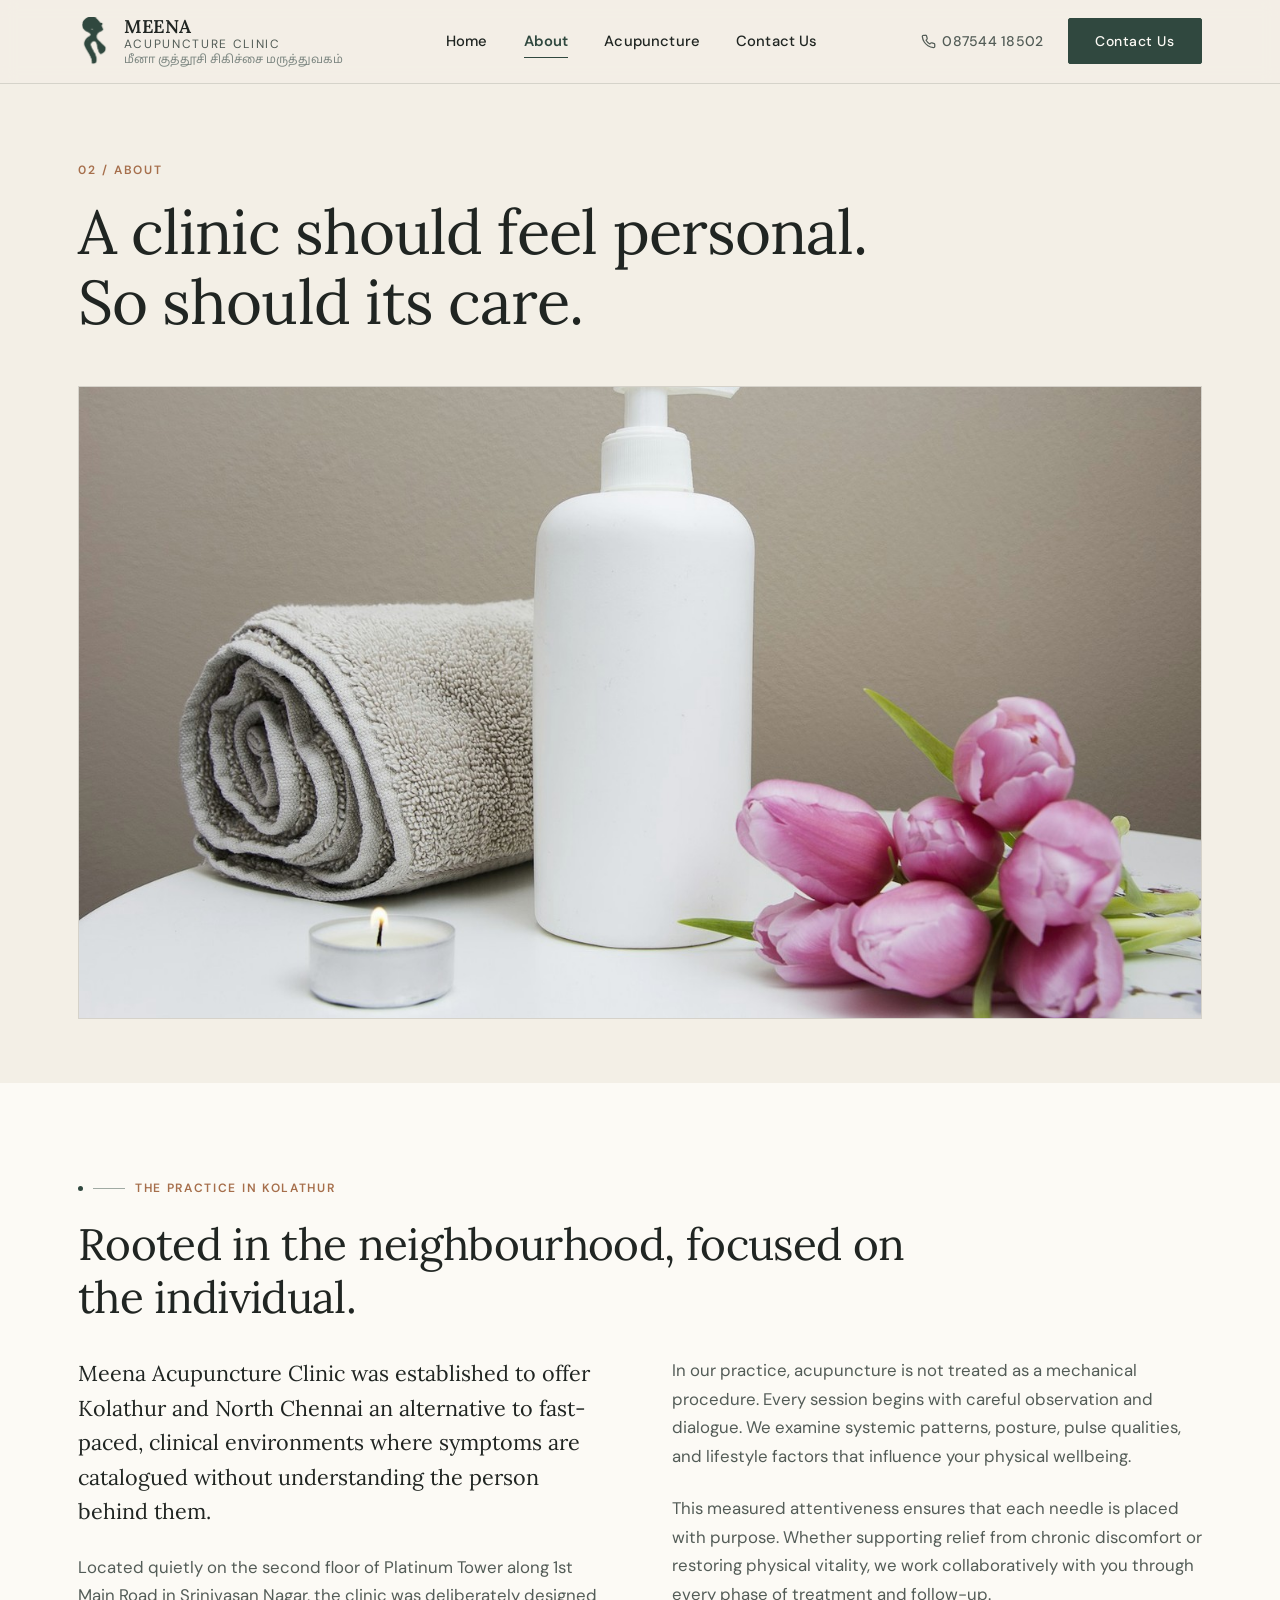
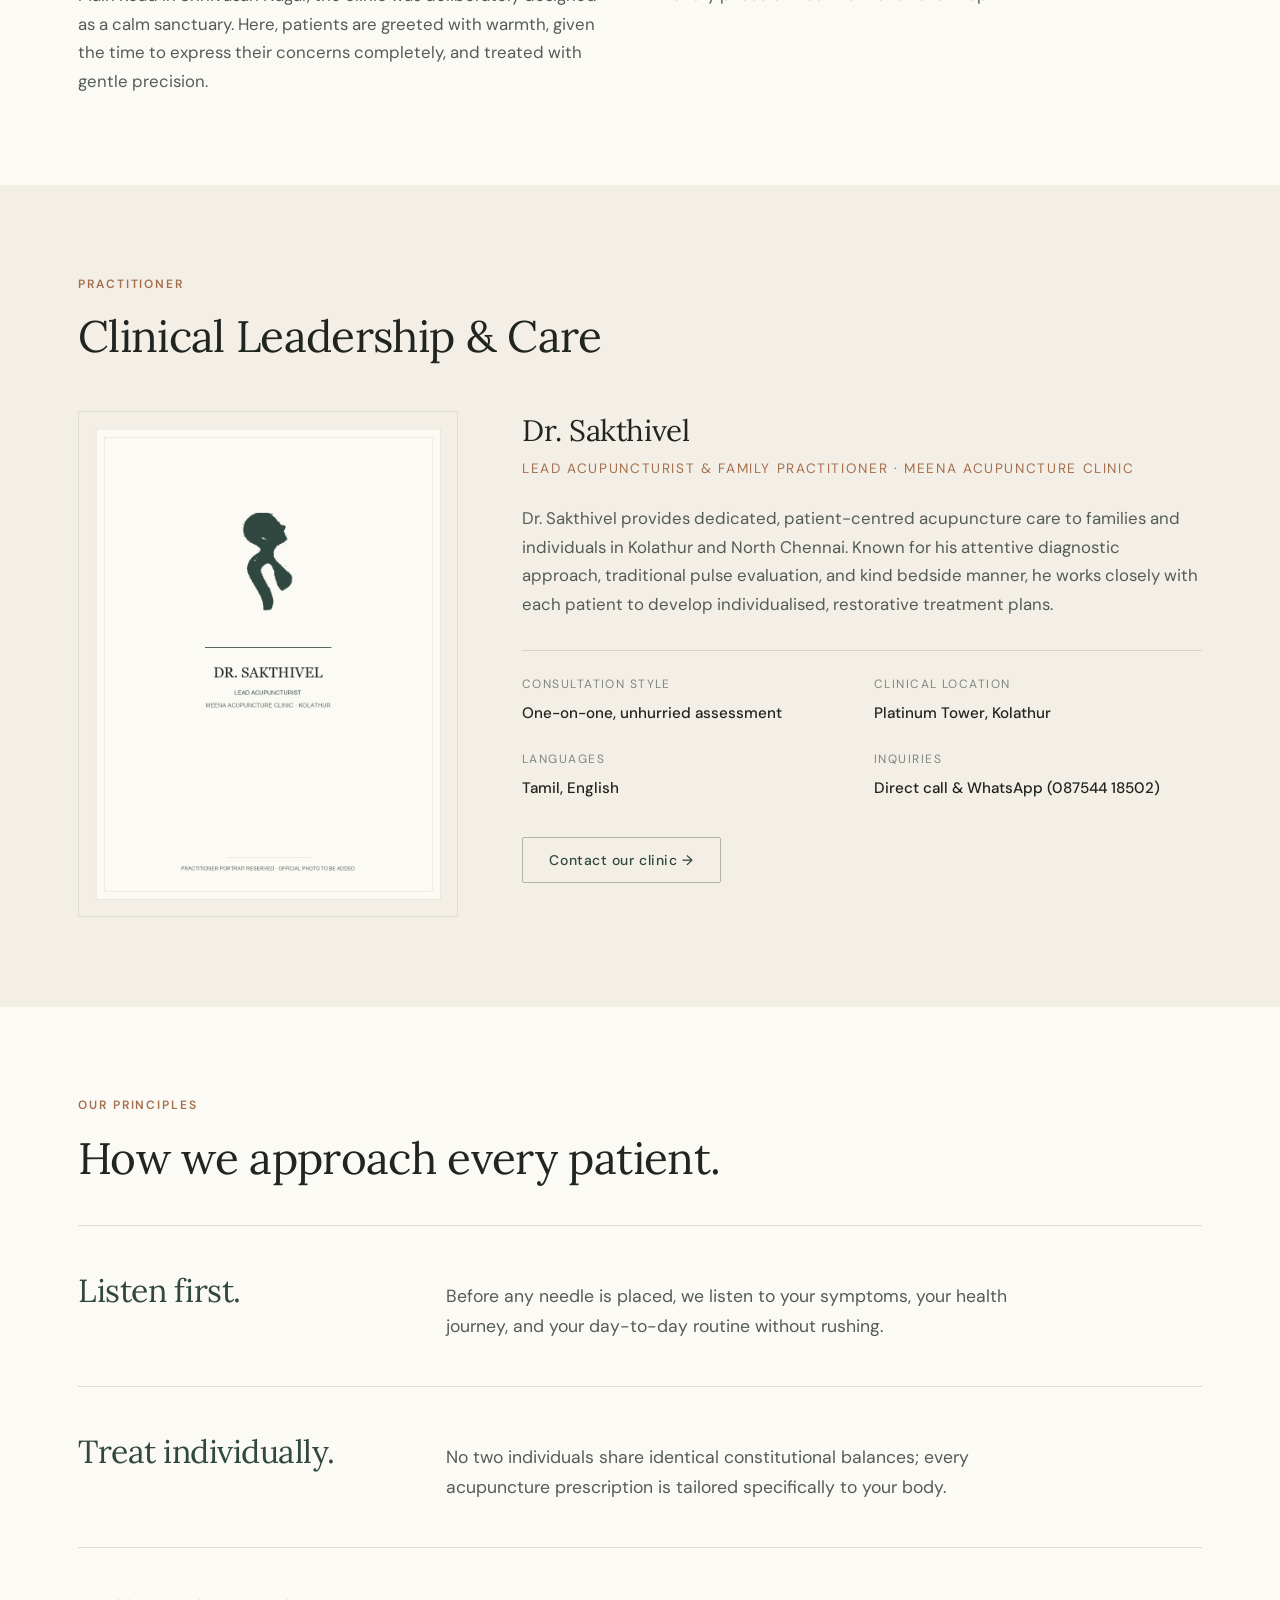
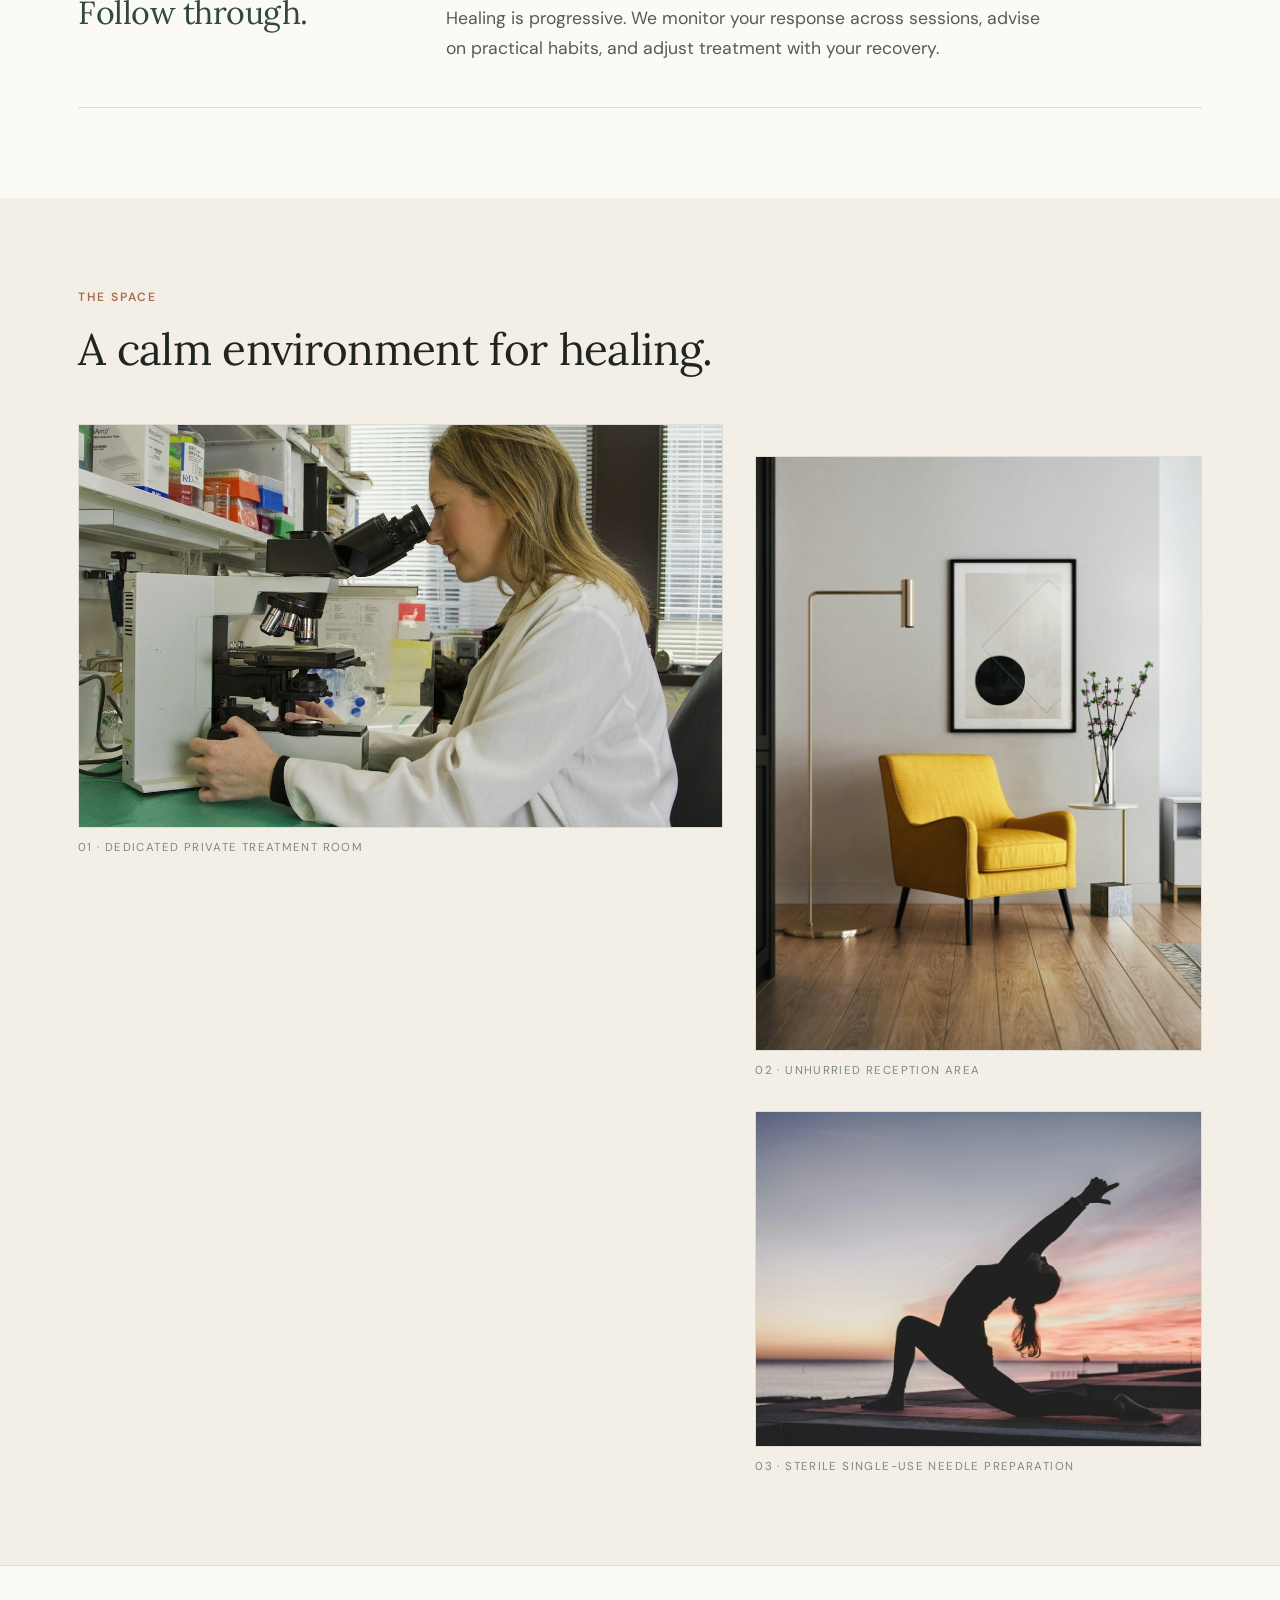
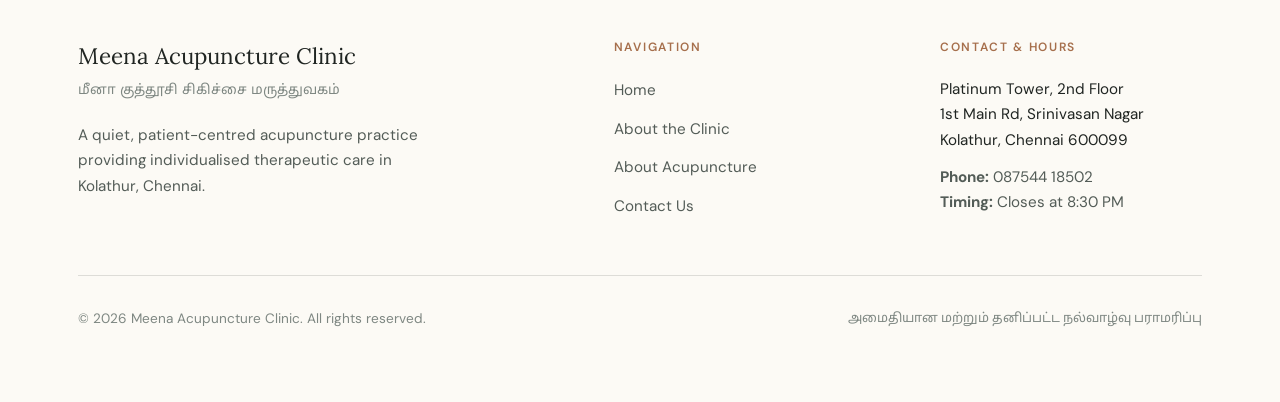
==== about.html @ f71754f7 "Initial commit: Bespoke website for Meena Acupuncture Clinic" ====
<!DOCTYPE html>
<html lang="en">
<head>
  <meta charset="UTF-8">
  <meta name="viewport" content="width=device-width, initial-scale=1.0">
  <title>About the Clinic | Meena Acupuncture Clinic, Kolathur</title>
  <meta name="description" content="Learn about Meena Acupuncture Clinic in Kolathur, Chennai. Our patient-centred philosophy, unhurried consultations, and dedicated approach to personalised care.">
  <meta name="theme-color" content="#F3EFE6">

  <!-- Open Graph -->
  <meta property="og:type" content="website">
  <meta property="og:title" content="About the Clinic | Meena Acupuncture Clinic">
  <meta property="og:description" content="A clinic should feel personal. So should its care. Read about our approach to individualised acupuncture in Kolathur, Chennai.">
  <meta property="og:image" content="assets/images/about-hero.jpg">

  <!-- Favicon -->
  <link rel="icon" type="image/png" href="assets/images/favicon.png">

  <!-- Google Fonts -->
  <link rel="preconnect" href="https://fonts.googleapis.com">
  <link rel="preconnect" href="https://fonts.gstatic.com" crossorigin>
  <link href="https://fonts.googleapis.com/css2?family=DM+Sans:ital,opsz,wght@0,9..40,400..600;1,9..40,400&family=Lora:ital,wght@0,400..600;1,400;1,500&family=Noto+Sans+Tamil:wght@400;500;600&display=swap" rel="stylesheet">

  <link rel="stylesheet" href="css/style.css">
</head>
<body>
  <!-- Accessible Skip Link -->
  <a href="#mainContent" class="skip-link">Skip to main content</a>

  <!-- ======================================================================
       SITE HEADER
       ====================================================================== -->
  <header class="site-header" role="banner">
    <div class="container header-container">
      <a href="index.html" class="brand" aria-label="Meena Acupuncture Clinic Home">
        <div class="brand-emblem">
          <img src="assets/images/clinic-logo-deepleaf.png" alt="Meena Acupuncture Clinic Emblem" width="32" height="48">
        </div>
        <div class="brand-text">
          <div class="brand-name">MEENA <span>Acupuncture Clinic</span></div>
          <div class="brand-tamil">மீனா குத்தூசி சிகிச்சை மருத்துவகம்</div>
        </div>
      </a>

      <!-- Desktop Navigation -->
      <nav class="site-nav" aria-label="Main Navigation">
        <a href="index.html" class="nav-link">Home</a>
        <a href="about.html" class="nav-link active">About</a>
        <a href="acupuncture.html" class="nav-link">Acupuncture</a>
        <a href="contact.html" class="nav-link">Contact Us</a>
      </nav>

      <!-- Desktop Actions -->
      <div class="header-actions">
        <a href="tel:08754418502" class="header-phone" aria-label="Call clinic directly">
          <svg width="15" height="15" viewBox="0 0 24 24" fill="none" stroke="currentColor" stroke-width="2" stroke-linecap="round" stroke-linejoin="round" aria-hidden="true"><path d="M22 16.92v3a2 2 0 0 1-2.18 2 19.79 19.79 0 0 1-8.63-3.07 19.5 19.5 0 0 1-6-6 19.79 19.79 0 0 1-3.07-8.67A2 2 0 0 1 4.11 2h3a2 2 0 0 1 2 1.72 12.84 12.84 0 0 0 .7 2.81 2 2 0 0 1-.45 2.11L8.09 9.91a16 16 0 0 0 6 6l1.27-1.27a2 2 0 0 1 2.11-.45 12.84 12.84 0 0 0 2.81.7A2 2 0 0 1 22 16.92z"></path></svg>
          <span>087544 18502</span>
        </a>
        <a href="contact.html" class="btn btn--primary">Contact Us</a>
        <button class="menu-toggle" id="menuToggle" aria-label="Open navigation menu" aria-expanded="false" aria-controls="mobileNav">
          <svg width="20" height="20" viewBox="0 0 24 24" fill="none" stroke="currentColor" stroke-width="1.75" stroke-linecap="round" stroke-linejoin="round" aria-hidden="true"><line x1="4" y1="7" x2="20" y2="7"></line><line x1="4" y1="12" x2="20" y2="12"></line><line x1="4" y1="17" x2="20" y2="17"></line></svg>
        </button>
      </div>
    </div>
  </header>

  <!-- Mobile Navigation Panel -->
  <nav class="mobile-nav-panel" id="mobileNav" aria-label="Mobile Navigation">
    <ul class="mobile-nav-list">
      <li><a href="index.html" class="mobile-nav-link">Home</a></li>
      <li><a href="about.html" class="mobile-nav-link active">About</a></li>
      <li><a href="acupuncture.html" class="mobile-nav-link">Acupuncture</a></li>
      <li><a href="contact.html" class="mobile-nav-link">Contact Us</a></li>
    </ul>
    <div class="mobile-nav-footer">
      <a href="tel:08754418502" class="header-phone">
        <svg width="15" height="15" viewBox="0 0 24 24" fill="none" stroke="currentColor" stroke-width="2" stroke-linecap="round" stroke-linejoin="round" aria-hidden="true"><path d="M22 16.92v3a2 2 0 0 1-2.18 2 19.79 19.79 0 0 1-8.63-3.07 19.5 19.5 0 0 1-6-6 19.79 19.79 0 0 1-3.07-8.67A2 2 0 0 1 4.11 2h3a2 2 0 0 1 2 1.72 12.84 12.84 0 0 0 .7 2.81 2 2 0 0 1-.45 2.11L8.09 9.91a16 16 0 0 0 6 6l1.27-1.27a2 2 0 0 1 2.11-.45 12.84 12.84 0 0 0 2.81.7A2 2 0 0 1 22 16.92z"></path></svg>
        <span>087544 18502</span>
      </a>
      <a href="contact.html" class="btn btn--primary" style="width: 100%;">Contact Us</a>
    </div>
  </nav>

  <!-- ======================================================================
       MAIN CONTENT
       ====================================================================== -->
  <main id="mainContent">

    <!-- 01. OPENING LAYOUT -->
    <section class="section page-header" aria-labelledby="aboutPageTitle">
      <div class="container">
        <div class="container--narrow" style="margin-left: 0;">
          <span class="section-num">02 / ABOUT</span>
          <h1 id="aboutPageTitle">
            A clinic should feel personal.<br>
            So should its care.
          </h1>
        </div>

        <div class="about-hero-image">
          <img src="assets/images/about-hero.jpg" alt="Interior view of Meena Acupuncture Clinic in Srinivasan Nagar, Kolathur" width="1400" height="800" fetchpriority="high">
        </div>
      </div>
    </section>

    <!-- 02. STORY (Editorial Two-Column Article Layout) -->
    <section class="section section--warm-white" aria-labelledby="clinicStoryTitle">
      <div class="container">
        <div class="container--narrow" style="margin-left: 0;">
          <div class="eyebrow">
            <span class="point-motif"></span>
            <span>The Practice in Kolathur</span>
          </div>
          <h2 id="clinicStoryTitle">Rooted in the neighbourhood, focused on the individual.</h2>
        </div>

        <div class="story-columns">
          <div>
            <p class="story-lead-p">
              Meena Acupuncture Clinic was established to offer Kolathur and North Chennai an alternative to fast-paced, clinical environments where symptoms are catalogued without understanding the person behind them.
            </p>
            <p style="margin-top: 1.5rem;">
              Located quietly on the second floor of Platinum Tower along 1st Main Road in Srinivasan Nagar, the clinic was deliberately designed as a calm sanctuary. Here, patients are greeted with warmth, given the time to express their concerns completely, and treated with gentle precision.
            </p>
          </div>

          <div>
            <p>
              In our practice, acupuncture is not treated as a mechanical procedure. Every session begins with careful observation and dialogue. We examine systemic patterns, posture, pulse qualities, and lifestyle factors that influence your physical wellbeing.
            </p>
            <p style="margin-top: 1.5rem;">
              This measured attentiveness ensures that each needle is placed with purpose. Whether supporting relief from chronic discomfort or restoring physical vitality, we work collaboratively with you through every phase of treatment and follow-up.
            </p>
          </div>
        </div>
      </div>
    </section>

    <!-- 03. PRACTITIONER SECTION (Structured layout with comments for verified info) -->
    <section class="section" aria-labelledby="practitionerHeading">
      <div class="container">
        <span class="section-num">Practitioner</span>
        <h2 id="practitionerHeading" style="margin-bottom: 3rem;">Clinical Leadership & Care</h2>

        <div class="practitioner-layout">
          <div class="practitioner-photo-frame">
            <!-- 
              ============================================================
              PRACTITIONER PORTRAIT PLACEHOLDER
              Replace with high-resolution practitioner portrait photograph.
              Dimensions: 900x1200px (3:4 ratio)
              ============================================================
            -->
            <img src="assets/images/practitioner-placeholder.jpg" alt="Lead Acupuncturist at Meena Acupuncture Clinic, Kolathur" width="900" height="1200" loading="lazy">
          </div>

          <div class="practitioner-info">
            <h3>Dr. Sakthivel</h3>
            <span class="practitioner-role">Lead Acupuncturist & Family Practitioner · Meena Acupuncture Clinic</span>
            
            <p class="practitioner-bio">
              Dr. Sakthivel provides dedicated, patient-centred acupuncture care to families and individuals in Kolathur and North Chennai. Known for his attentive diagnostic approach, traditional pulse evaluation, and kind bedside manner, he works closely with each patient to develop individualised, restorative treatment plans.
            </p>

            <div class="practitioner-meta-list">
              <div>
                <span class="meta-item-label">Consultation Style</span>
                <span class="meta-item-value">One-on-one, unhurried assessment</span>
              </div>
              <div>
                <span class="meta-item-label">Clinical Location</span>
                <span class="meta-item-value">Platinum Tower, Kolathur</span>
              </div>
              <div>
                <span class="meta-item-label">Languages</span>
                <span class="meta-item-value">Tamil, English</span>
              </div>
              <div>
                <span class="meta-item-label">Inquiries</span>
                <span class="meta-item-value">Direct call & WhatsApp (087544 18502)</span>
              </div>
            </div>

            <div style="margin-top: 2.25rem;">
              <a href="contact.html" class="btn btn--outline">Contact our clinic &rarr;</a>
            </div>
          </div>
        </div>
      </div>
    </section>

    <!-- 04. PHILOSOPHY (Three large typographic statements separated by rules) -->
    <section class="section section--warm-white" aria-labelledby="philosophyTitle">
      <div class="container">
        <span class="section-num" id="philosophyTitle">Our Principles</span>
        <h2 style="margin-bottom: 2.5rem;">How we approach every patient.</h2>

        <div class="philosophy-stack">
          
          <div class="philosophy-row">
            <h3 class="philosophy-heading">Listen first.</h3>
            <p class="philosophy-desc">
              Before any needle is placed, we listen to your symptoms, your health journey, and your day-to-day routine without rushing.
            </p>
          </div>

          <div class="philosophy-row">
            <h3 class="philosophy-heading">Treat individually.</h3>
            <p class="philosophy-desc">
              No two individuals share identical constitutional balances; every acupuncture prescription is tailored specifically to your body.
            </p>
          </div>

          <div class="philosophy-row">
            <h3 class="philosophy-heading">Follow through.</h3>
            <p class="philosophy-desc">
              Healing is progressive. We monitor your response across sessions, advise on practical habits, and adjust treatment with your recovery.
            </p>
          </div>

        </div>
      </div>
    </section>

    <!-- 05. CLINIC GALLERY (Intentionally irregular composition) -->
    <section class="section" aria-labelledby="galleryTitle">
      <div class="container">
        <div style="margin-bottom: 3rem;">
          <span class="section-num" id="galleryTitle">The Space</span>
          <h2>A calm environment for healing.</h2>
        </div>

        <div class="gallery-irregular">
          <!-- 1. Large landscape -->
          <div class="gallery-item-1">
            <div class="gallery-frame">
              <img src="assets/images/treatment-room.jpg" alt="Dedicated treatment room with clean linens and tranquil lighting" width="1200" height="750" loading="lazy">
            </div>
            <p class="image-caption">01 · Dedicated private treatment room</p>
          </div>

          <!-- 2. Smaller portrait offset downward -->
          <div class="gallery-item-2">
            <div class="gallery-frame">
              <img src="assets/images/clinic-reception.jpg" alt="Welcoming reception and waiting area with natural wooden finishes" width="900" height="1200" loading="lazy">
            </div>
            <p class="image-caption">02 · Unhurried reception area</p>
          </div>

          <!-- 3. Detail image -->
          <div class="gallery-item-3">
            <div class="gallery-frame">
              <img src="assets/images/treatment-prep-detail.jpg" alt="Close-up of treatment preparation tray with sterile single-use acupuncture needles" width="1000" height="750" loading="lazy">
            </div>
            <p class="image-caption">03 · Sterile single-use needle preparation</p>
          </div>
        </div>
      </div>
    </section>

  </main>

  <!-- ======================================================================
       SITE FOOTER
       ====================================================================== -->
  <footer class="site-footer" role="contentinfo">
    <div class="container">
      <div class="footer-top">
        <div>
          <div class="footer-brand-title">Meena Acupuncture Clinic</div>
          <div class="footer-brand-tamil">மீனா குத்தூசி சிகிச்சை மருத்துவகம்</div>
          <p class="footer-brand-desc">
            A quiet, patient-centred acupuncture practice providing individualised therapeutic care in Kolathur, Chennai.
          </p>
        </div>

        <div>
          <div class="footer-heading">Navigation</div>
          <ul class="footer-links">
            <li><a href="index.html" class="footer-link">Home</a></li>
            <li><a href="about.html" class="footer-link">About the Clinic</a></li>
            <li><a href="acupuncture.html" class="footer-link">About Acupuncture</a></li>
            <li><a href="contact.html" class="footer-link">Contact Us</a></li>
          </ul>
        </div>

        <div>
          <div class="footer-heading">Contact & Hours</div>
          <address class="footer-brand-desc" style="font-style: normal; margin-bottom: 0.75rem;">
            Platinum Tower, 2nd Floor<br>
            1st Main Rd, Srinivasan Nagar<br>
            Kolathur, Chennai 600099
          </address>
          <p class="footer-brand-desc">
            <strong>Phone:</strong> 087544 18502<br>
            <strong>Timing:</strong> Closes at 8:30 PM
          </p>
        </div>
      </div>

      <div class="footer-bottom">
        <div>&copy; 2026 Meena Acupuncture Clinic. All rights reserved.</div>
        <div class="tamil-text" style="font-size: 0.8rem; color: var(--color-ink-light);">
          அமைதியான மற்றும் தனிப்பட்ட நல்வாழ்வு பராமரிப்பு
        </div>
      </div>
    </div>
  </footer>

  <!-- Mobile Fixed Contact Strip -->
  <aside class="mobile-fixed-strip" aria-label="Quick contact options">
    <div class="mobile-strip-inner">
      <a href="tel:08754418502" class="mobile-strip-item">
        <svg viewBox="0 0 24 24" fill="none" stroke="currentColor" stroke-width="2" stroke-linecap="round" stroke-linejoin="round" aria-hidden="true"><path d="M22 16.92v3a2 2 0 0 1-2.18 2 19.79 19.79 0 0 1-8.63-3.07 19.5 19.5 0 0 1-6-6 19.79 19.79 0 0 1-3.07-8.67A2 2 0 0 1 4.11 2h3a2 2 0 0 1 2 1.72 12.84 12.84 0 0 0 .7 2.81 2 2 0 0 1-.45 2.11L8.09 9.91a16 16 0 0 0 6 6l1.27-1.27a2 2 0 0 1 2.11-.45 12.84 12.84 0 0 0 2.81.7A2 2 0 0 1 22 16.92z"></path></svg>
        <span>Call</span>
      </a>
      <a href="https://wa.me/918754418502?text=Hello%20Meena%20Acupuncture%20Clinic%2C%20I%20would%20like%20to%20enquire%20about%20a%20visit." target="_blank" rel="noopener noreferrer" class="mobile-strip-item">
        <svg viewBox="0 0 24 24" fill="none" stroke="currentColor" stroke-width="2" stroke-linecap="round" stroke-linejoin="round" aria-hidden="true"><path d="M21 11.5a8.38 8.38 0 0 1-.9 3.8 8.5 8.5 0 0 1-7.6 4.7 8.38 8.38 0 0 1-3.8-.9L3 21l1.9-5.7a8.38 8.38 0 0 1-.9-3.8 8.5 8.5 0 0 1 4.7-7.6 8.38 8.38 0 0 1 3.8-.9h.5a8.48 8.48 0 0 1 8 8v.5z"></path></svg>
        <span>WhatsApp</span>
      </a>
      <a href="https://maps.app.goo.gl/yWJoT6GUN4g8r3Jb7" target="_blank" rel="noopener noreferrer" class="mobile-strip-item">
        <svg viewBox="0 0 24 24" fill="none" stroke="currentColor" stroke-width="2" stroke-linecap="round" stroke-linejoin="round" aria-hidden="true"><polygon points="3 11 22 2 13 21 11 13 3 11"></polygon></svg>
        <span>Directions</span>
      </a>
    </div>
  </aside>

  <script src="js/main.js"></script>
</body>
</html>
---- css/style.css ----
/* ==========================================================================
   MEENA ACUPUNCTURE CLINIC · மீனா குத்தூசி சிகிச்சை மருத்துவகம்
   Visual System & Art Direction: "Quiet Precision"
   Chennai Neighbourhood Clinic × Japanese Editorial Restraint × Contemporary Indian Healthcare
   ========================================================================== */

/* --------------------------------------------------------------------------
   01. DESIGN TOKENS & CUSTOM PROPERTIES
   -------------------------------------------------------------------------- */
:root {
  /* Warm Grounded Palette (Strictly No Gradients, No Bright Greens) */
  --color-paper: #F3EFE6;         /* Warm uncoated paper canvas */
  --color-ink: #202522;           /* Primary text: almost black, natural tint */
  --color-ink-muted: #535C57;     /* Secondary editorial text */
  --color-ink-light: #7E8782;     /* Captions, fine labels */
  --color-deep-leaf: #30483F;     /* Navigation, primary actions, editorial dark section */
  --color-deep-leaf-hover: #23372F;
  --color-clay: #A66F4C;          /* Sparingly used warm accent */
  --color-soft-sage: #BAC5B7;     /* Secondary borders and muted fills */
  --color-warm-white: #FCFAF5;    /* Subtle sectional contrast & mobile bar */
  --color-warm-cream: #EAE4D7;    /* Subtle contrast surface */
  --color-rule: rgba(32, 37, 34, 0.14); /* Fine rule line */
  --color-rule-leaf: rgba(252, 250, 245, 0.18); /* Fine rule line on dark */

  /* Typography */
  --font-serif: 'Lora', 'Georgia', serif;
  --font-sans: 'DM Sans', -apple-system, BlinkMacSystemFont, 'Segoe UI', Roboto, sans-serif;
  --font-tamil: 'Noto Sans Tamil', sans-serif;

  /* Layout Metrics */
  --site-width: 1220px;
  --reading-width: 700px;
  --narrow-width: 860px;
  --gutter: clamp(1.25rem, 4vw, 3rem);
  --header-height: 84px;
  --mobile-bar-height: 60px;

  /* Border Radii: Strictly restrained (0–4px) */
  --radius-none: 0px;
  --radius-xs: 2px;
  --radius-sm: 4px;

  /* Transitions */
  --transition-fast: 220ms cubic-bezier(0.2, 0, 0.2, 1);
  --transition-smooth: 350ms cubic-bezier(0.16, 1, 0.3, 1);
}

/* --------------------------------------------------------------------------
   02. RESET & BASE
   -------------------------------------------------------------------------- */
*, *::before, *::after {
  box-sizing: border-box;
  margin: 0;
  padding: 0;
}

html {
  font-size: 16px;
  scroll-behavior: smooth;
  -webkit-text-size-adjust: 100%;
  background-color: var(--color-paper);
}

body {
  font-family: var(--font-sans);
  font-size: 1rem;
  line-height: 1.65;
  color: var(--color-ink);
  background-color: var(--color-paper);
  -webkit-font-smoothing: antialiased;
  -moz-osx-font-smoothing: grayscale;
  overflow-x: hidden;
  position: relative;
}

/* Accessible Skip Link */
.skip-link {
  position: absolute;
  top: -100px;
  left: 1rem;
  background: var(--color-deep-leaf);
  color: var(--color-warm-white);
  padding: 0.75rem 1.25rem;
  font-size: 0.875rem;
  font-weight: 500;
  text-decoration: none;
  z-index: 9999;
  border-radius: var(--radius-xs);
  transition: top var(--transition-fast);
}

.skip-link:focus {
  top: 1rem;
}

/* Focus States */
:focus-visible {
  outline: 2px solid var(--color-deep-leaf);
  outline-offset: 3px;
}

/* Images & Media */
img, svg, picture {
  display: block;
  max-width: 100%;
  height: auto;
}

a {
  color: inherit;
  text-decoration: none;
  transition: color var(--transition-fast);
}

button {
  font-family: inherit;
  cursor: pointer;
  border: none;
  background: none;
}

/* --------------------------------------------------------------------------
   03. TYPOGRAPHY & EDITORIAL ELEMENTS
   -------------------------------------------------------------------------- */
h1, h2, h3, h4 {
  font-family: var(--font-serif);
  font-weight: 400;
  line-height: 1.2;
  color: var(--color-ink);
  letter-spacing: -0.015em;
}

h1 {
  font-size: clamp(2.35rem, 5vw, 3.85rem);
  line-height: 1.15;
}

h2 {
  font-size: clamp(1.85rem, 3.6vw, 2.75rem);
  line-height: 1.2;
}

h3 {
  font-size: clamp(1.35rem, 2.2vw, 1.75rem);
  line-height: 1.3;
}

p {
  color: var(--color-ink-muted);
  font-size: 1.05rem;
  line-height: 1.7;
}

.tamil-text {
  font-family: var(--font-tamil);
  letter-spacing: 0;
  font-weight: 400;
}

/* Eyebrows & Small Labels */
.eyebrow {
  display: inline-flex;
  align-items: center;
  gap: 0.6rem;
  font-size: 0.75rem;
  font-weight: 600;
  letter-spacing: 0.14em;
  text-transform: uppercase;
  color: var(--color-clay);
  margin-bottom: 1.25rem;
}

.section-num {
  font-family: var(--font-sans);
  font-size: 0.75rem;
  font-weight: 600;
  letter-spacing: 0.16em;
  text-transform: uppercase;
  color: var(--color-clay);
  display: block;
  margin-bottom: 1rem;
}

/* Acupuncture Point Motif: Small filled circle connected to fine line */
.point-motif {
  display: inline-flex;
  align-items: center;
  gap: 0.65rem;
  color: var(--color-deep-leaf);
}

.point-motif::before {
  content: '';
  width: 5px;
  height: 5px;
  background-color: currentColor;
  border-radius: 50%;
  display: inline-block;
  flex-shrink: 0;
}

.point-motif::after {
  content: '';
  width: 32px;
  height: 1px;
  background-color: currentColor;
  opacity: 0.45;
  display: inline-block;
}

/* Fine Decorative Rules */
.fine-rule {
  height: 1px;
  background-color: var(--color-rule);
  border: none;
  margin: 3.5rem 0;
  width: 100%;
}

.fine-rule--leaf {
  background-color: var(--color-rule-leaf);
}

/* --------------------------------------------------------------------------
   04. CONTAINER & LAYOUT SYSTEM
   -------------------------------------------------------------------------- */
.container {
  width: 100%;
  max-width: var(--site-width);
  margin-left: auto;
  margin-right: auto;
  padding-left: var(--gutter);
  padding-right: var(--gutter);
}

.container--narrow {
  max-width: var(--narrow-width);
}

.container--reading {
  max-width: var(--reading-width);
}

.section {
  padding-top: clamp(4rem, 7vw, 7.5rem);
  padding-bottom: clamp(4rem, 7vw, 7.5rem);
  position: relative;
}

.section--warm-white {
  background-color: var(--color-warm-white);
}

.section--deepleaf {
  background-color: var(--color-deep-leaf);
  color: var(--color-warm-white);
}

.section--deepleaf h1,
.section--deepleaf h2,
.section--deepleaf h3 {
  color: var(--color-warm-white);
}

.section--deepleaf p {
  color: rgba(252, 250, 245, 0.82);
}

.section--deepleaf .eyebrow {
  color: #D6A889; /* softened clay for dark surface */
}

/* Editorial Split Layouts */
.editorial-split {
  display: grid;
  grid-template-columns: 1fr 1fr;
  gap: clamp(2.5rem, 5vw, 6rem);
  align-items: center;
}

.editorial-split--55-45 {
  grid-template-columns: 55fr 45fr;
}

.editorial-split--45-55 {
  grid-template-columns: 45fr 55fr;
}

/* --------------------------------------------------------------------------
   05. BUTTONS & INTERACTIVE ELEMENTS (Restrained, 2-4px radius, No Gradients)
   -------------------------------------------------------------------------- */
.btn {
  display: inline-flex;
  align-items: center;
  justify-content: center;
  gap: 0.6rem;
  padding: 0.85rem 1.65rem;
  font-size: 0.875rem;
  font-weight: 500;
  letter-spacing: 0.04em;
  text-decoration: none;
  border-radius: var(--radius-xs);
  transition: all var(--transition-fast);
  min-height: 46px;
  line-height: 1;
  white-space: nowrap;
}

.btn--primary {
  background-color: var(--color-deep-leaf);
  color: var(--color-warm-white);
  border: 1px solid var(--color-deep-leaf);
}

.btn--primary:hover {
  background-color: var(--color-deep-leaf-hover);
  border-color: var(--color-deep-leaf-hover);
  color: #FFFFFF;
}

.btn--outline {
  background-color: transparent;
  color: var(--color-deep-leaf);
  border: 1px solid rgba(48, 72, 63, 0.35);
}

.btn--outline:hover {
  background-color: rgba(48, 72, 63, 0.05);
  border-color: var(--color-deep-leaf);
}

.btn--white {
  background-color: var(--color-warm-white);
  color: var(--color-deep-leaf);
  border: 1px solid var(--color-warm-white);
}

.btn--white:hover {
  background-color: #FFFFFF;
  color: var(--color-ink);
}

.btn--white-outline {
  background-color: transparent;
  color: var(--color-warm-white);
  border: 1px solid rgba(252, 250, 245, 0.4);
}

.btn--white-outline:hover {
  background-color: rgba(252, 250, 245, 0.1);
  border-color: var(--color-warm-white);
}

/* Text links with quiet underline */
.text-link {
  display: inline-flex;
  align-items: center;
  gap: 0.45rem;
  font-size: 0.95rem;
  font-weight: 500;
  color: var(--color-deep-leaf);
  position: relative;
  padding-bottom: 2px;
  border-bottom: 1px solid rgba(48, 72, 63, 0.35);
  transition: all var(--transition-fast);
}

.text-link:hover {
  border-bottom-color: var(--color-deep-leaf);
  gap: 0.75rem;
}

.text-link--white {
  color: var(--color-warm-white);
  border-bottom-color: rgba(252, 250, 245, 0.4);
}

.text-link--white:hover {
  border-bottom-color: var(--color-warm-white);
}

/* --------------------------------------------------------------------------
   06. SITE HEADER
   -------------------------------------------------------------------------- */
.site-header {
  position: sticky;
  top: 0;
  z-index: 100;
  background-color: rgba(243, 239, 230, 0.94);
  backdrop-filter: blur(8px);
  -webkit-backdrop-filter: blur(8px);
  border-bottom: 1px solid var(--color-rule);
  height: var(--header-height);
  display: flex;
  align-items: center;
  transition: background-color var(--transition-fast);
}

.header-container {
  display: flex;
  align-items: center;
  justify-content: space-between;
  width: 100%;
}

/* Clinic Identity / Brand */
.brand {
  display: flex;
  align-items: center;
  gap: 0.85rem;
  text-decoration: none;
}

.brand-emblem {
  width: 32px;
  height: 48px;
  flex-shrink: 0;
}

.brand-emblem img {
  width: 100%;
  height: 100%;
  object-fit: contain;
}

.brand-text {
  display: flex;
  flex-direction: column;
}

.brand-name {
  font-family: var(--font-serif);
  font-size: 1.15rem;
  font-weight: 600;
  letter-spacing: 0.02em;
  color: var(--color-ink);
  line-height: 1.15;
}

.brand-name span {
  font-family: var(--font-sans);
  font-size: 0.75rem;
  font-weight: 400;
  letter-spacing: 0.14em;
  text-transform: uppercase;
  color: var(--color-ink-muted);
  display: block;
  margin-top: 1px;
}

.brand-tamil {
  font-family: var(--font-tamil);
  font-size: 0.72rem;
  color: var(--color-ink-light);
  line-height: 1.2;
  margin-top: 2px;
}

/* Navigation */
.site-nav {
  display: flex;
  align-items: center;
  gap: 2.25rem;
}

.nav-link {
  font-size: 0.925rem;
  font-weight: 500;
  color: var(--color-ink);
  position: relative;
  padding: 0.25rem 0;
  letter-spacing: 0.01em;
}

.nav-link::after {
  content: '';
  position: absolute;
  bottom: 0;
  left: 0;
  width: 0;
  height: 1px;
  background-color: var(--color-deep-leaf);
  transition: width var(--transition-fast);
}

.nav-link:hover::after,
.nav-link.active::after {
  width: 100%;
}

.nav-link.active {
  color: var(--color-deep-leaf);
  font-weight: 600;
}

/* Header Right Actions */
.header-actions {
  display: flex;
  align-items: center;
  gap: 1.5rem;
}

.header-phone {
  font-size: 0.875rem;
  font-weight: 500;
  color: var(--color-ink-muted);
  letter-spacing: 0.02em;
  display: flex;
  align-items: center;
  gap: 0.4rem;
}

.header-phone:hover {
  color: var(--color-deep-leaf);
}

/* Mobile Menu Toggle Button */
.menu-toggle {
  display: none;
  align-items: center;
  justify-content: center;
  width: 44px;
  height: 44px;
  color: var(--color-ink);
  border: 1px solid var(--color-rule);
  border-radius: var(--radius-xs);
  background: transparent;
}

.menu-toggle:hover {
  background: rgba(32, 37, 34, 0.04);
}

/* Mobile Nav Drawer */
.mobile-nav-panel {
  position: fixed;
  top: var(--header-height);
  left: 0;
  right: 0;
  background-color: var(--color-paper);
  border-bottom: 1px solid var(--color-rule);
  padding: 2rem var(--gutter) 2.5rem;
  transform: translateY(-110%);
  opacity: 0;
  visibility: hidden;
  transition: transform var(--transition-smooth), opacity var(--transition-smooth), visibility var(--transition-smooth);
  z-index: 99;
  box-shadow: 0 16px 32px rgba(32, 37, 34, 0.06);
}

.mobile-nav-panel.is-open {
  transform: translateY(0);
  opacity: 1;
  visibility: visible;
}

.mobile-nav-list {
  list-style: none;
  display: flex;
  flex-direction: column;
  gap: 1.25rem;
  margin-bottom: 2rem;
}

.mobile-nav-link {
  font-family: var(--font-serif);
  font-size: 1.55rem;
  color: var(--color-ink);
  display: inline-block;
}

.mobile-nav-link.active {
  color: var(--color-deep-leaf);
  font-style: italic;
}

.mobile-nav-footer {
  border-top: 1px solid var(--color-rule);
  padding-top: 1.5rem;
  display: flex;
  flex-direction: column;
  gap: 1rem;
}

/* --------------------------------------------------------------------------
   07. HOMEPAGE SPECIFIC SECTIONS
   -------------------------------------------------------------------------- */

/* Hero: 55/45 split, restrained, deliberate */
.hero-home {
  padding-top: clamp(3rem, 6vw, 5.5rem);
  padding-bottom: clamp(3.5rem, 6vw, 6rem);
}

.hero-content {
  max-width: 580px;
}

.hero-headline {
  margin-bottom: 1.5rem;
}

.hero-subtext {
  font-size: 1.15rem;
  line-height: 1.7;
  color: var(--color-ink-muted);
  margin-bottom: 2.25rem;
  max-width: 520px;
}

.hero-actions {
  display: flex;
  align-items: center;
  gap: 1.5rem;
  flex-wrap: wrap;
}

/* Hero Photography: Breaks alignment slightly */
.hero-image-wrap {
  position: relative;
  width: 100%;
  max-width: 440px;
  margin-left: auto;
}

.hero-image-frame {
  position: relative;
  background-color: var(--color-warm-white);
  border: 1px solid var(--color-rule);
  overflow: hidden;
}

.hero-image-frame img {
  width: 100%;
  aspect-ratio: 3 / 4;
  object-fit: cover;
}

.image-caption {
  font-size: 0.72rem;
  letter-spacing: 0.12em;
  text-transform: uppercase;
  color: var(--color-ink-light);
  margin-top: 0.75rem;
  line-height: 1.4;
}

/* Section 01: The Clinic Introduction */
.clinic-intro-grid {
  display: grid;
  grid-template-columns: 1.6fr 1fr;
  gap: clamp(2rem, 5vw, 5rem);
  align-items: start;
}

.clinic-intro-lead {
  font-family: var(--font-serif);
  font-size: clamp(1.85rem, 3.2vw, 2.6rem);
  line-height: 1.25;
  color: var(--color-ink);
  margin-bottom: 1.5rem;
}

.clinic-intro-desc {
  max-width: 580px;
  font-size: 1.05rem;
  color: var(--color-ink-muted);
}

/* Understated Google Rating */
.rating-pill-subtle {
  border-left: 2px solid var(--color-deep-leaf);
  padding-left: 1.25rem;
  margin-top: 0.5rem;
}

.rating-score {
  font-family: var(--font-serif);
  font-size: 2.2rem;
  line-height: 1;
  color: var(--color-ink);
  display: flex;
  align-items: baseline;
  gap: 0.4rem;
  margin-bottom: 0.35rem;
}

.rating-star {
  font-size: 1.4rem;
  color: var(--color-clay);
}

.rating-meta {
  font-size: 0.85rem;
  color: var(--color-ink-muted);
  line-height: 1.4;
}

/* Section: Clinic Story (Asymmetric layout) */
.clinic-story-grid {
  display: grid;
  grid-template-columns: 1fr 1.1fr;
  gap: clamp(2.5rem, 5vw, 5.5rem);
  align-items: center;
}

.story-image-wrap {
  border: 1px solid var(--color-rule);
}

.story-image-wrap img {
  width: 100%;
  aspect-ratio: 16 / 10;
  object-fit: cover;
}

.story-content h2 {
  margin-bottom: 1.35rem;
}

.story-content p {
  margin-bottom: 1.75rem;
}

/* Patient Experience: Editorial horizontal sequence on desktop, vertical on mobile */
.patient-journey {
  margin-top: 3.5rem;
  border-top: 1px solid var(--color-rule);
  padding-top: 3.5rem;
}

.journey-sequence {
  display: grid;
  grid-template-columns: repeat(4, 1fr);
  gap: 2.5rem;
  position: relative;
}

.journey-step {
  position: relative;
}

.journey-step-marker {
  display: flex;
  align-items: center;
  gap: 0.5rem;
  margin-bottom: 1.5rem;
}

.journey-step-num {
  font-family: var(--font-serif);
  font-size: 1.25rem;
  color: var(--color-clay);
  line-height: 1;
}

.journey-step-line {
  flex-grow: 1;
  height: 1px;
  background-color: var(--color-rule);
}

.journey-step-dot {
  width: 5px;
  height: 5px;
  border-radius: 50%;
  background-color: var(--color-deep-leaf);
  flex-shrink: 0;
}

.journey-step-title {
  font-family: var(--font-serif);
  font-size: 1.35rem;
  margin-bottom: 0.75rem;
  color: var(--color-ink);
}

.journey-step-text {
  font-size: 0.95rem;
  line-height: 1.6;
  color: var(--color-ink-muted);
}

/* Dark Feature Section: Acupuncture Introduction (Spread) */
.acupuncture-spread {
  display: grid;
  grid-template-columns: 1.2fr 0.8fr;
  gap: clamp(2.5rem, 5vw, 6rem);
  align-items: center;
  position: relative;
  overflow: hidden;
}

.spread-text h2 {
  margin-bottom: 1.5rem;
}

.spread-text p {
  margin-bottom: 2rem;
  font-size: 1.1rem;
}

.spread-image-wrap {
  position: relative;
  border: 1px solid rgba(252, 250, 245, 0.2);
  transform: translateX(10%);
}

.spread-image-wrap img {
  width: 100%;
  aspect-ratio: 4 / 3;
  object-fit: cover;
}

/* Patient Testimonials: One quotation at a time, understated editorial */
.testimonials-section {
  text-align: center;
  padding-top: clamp(4rem, 7vw, 7rem);
  padding-bottom: clamp(4rem, 7vw, 7rem);
}

.testimonial-container {
  max-width: 820px;
  margin: 0 auto;
}

.testimonial-quote {
  font-family: var(--font-serif);
  font-size: clamp(1.4rem, 2.5vw, 2.15rem);
  font-style: italic;
  line-height: 1.45;
  color: var(--color-ink);
  margin-bottom: 1.75rem;
}

.testimonial-author {
  font-size: 0.95rem;
  font-weight: 600;
  color: var(--color-ink);
  letter-spacing: 0.02em;
}

.testimonial-source {
  font-size: 0.8rem;
  color: var(--color-ink-light);
  display: block;
  margin-top: 0.25rem;
  letter-spacing: 0.08em;
  text-transform: uppercase;
}

/* Carousel controls (Subtle, non-distracting) */
.testimonial-controls {
  display: flex;
  align-items: center;
  justify-content: center;
  gap: 1.25rem;
  margin-top: 2.5rem;
}

.testimonial-btn {
  width: 38px;
  height: 38px;
  border: 1px solid var(--color-rule);
  border-radius: var(--radius-xs);
  display: flex;
  align-items: center;
  justify-content: center;
  color: var(--color-ink);
  transition: all var(--transition-fast);
}

.testimonial-btn:hover {
  border-color: var(--color-deep-leaf);
  color: var(--color-deep-leaf);
  background-color: var(--color-warm-white);
}

.testimonial-dots {
  display: flex;
  gap: 0.5rem;
}

.testimonial-dot {
  width: 7px;
  height: 7px;
  border-radius: 50%;
  background-color: var(--color-rule);
  transition: all var(--transition-fast);
}

.testimonial-dot.active {
  background-color: var(--color-deep-leaf);
  width: 20px;
  border-radius: 4px;
}

/* Location / Map Section */
.location-grid {
  display: grid;
  grid-template-columns: 1fr 1.3fr;
  gap: clamp(2.5rem, 5vw, 5rem);
  align-items: center;
}

.location-details h2 {
  margin-bottom: 1.5rem;
}

.clinic-address {
  font-style: normal;
  font-size: 1.05rem;
  line-height: 1.7;
  color: var(--color-ink-muted);
  margin-bottom: 1.5rem;
}

.location-phone {
  font-family: var(--font-serif);
  font-size: 1.45rem;
  color: var(--color-deep-leaf);
  margin-bottom: 2rem;
  display: block;
}

.location-actions {
  display: flex;
  gap: 1.25rem;
  flex-wrap: wrap;
}

.map-frame {
  width: 100%;
  aspect-ratio: 16 / 10;
  border: 1px solid var(--color-rule);
  background-color: var(--color-warm-cream);
  overflow: hidden;
}

.map-frame iframe {
  width: 100%;
  height: 100%;
  border: 0;
  filter: saturate(0.85) contrast(0.95);
}

/* --------------------------------------------------------------------------
   08. ABOUT PAGE STYLES
   -------------------------------------------------------------------------- */
.page-header {
  padding-top: clamp(3rem, 6vw, 5rem);
  padding-bottom: clamp(2.5rem, 5vw, 4rem);
}

.about-hero-image {
  border: 1px solid var(--color-rule);
  margin-top: 3rem;
}

.about-hero-image img {
  width: 100%;
  aspect-ratio: 16 / 9;
  object-fit: cover;
}

/* Story: Two-column editorial article (No cards) */
.story-columns {
  display: grid;
  grid-template-columns: 1fr 1fr;
  gap: clamp(2.5rem, 5vw, 5rem);
  margin-top: 2rem;
}

.story-lead-p {
  font-family: var(--font-serif);
  font-size: 1.35rem;
  line-height: 1.6;
  color: var(--color-ink);
}

/* Practitioner Section (Structured Layout with Placeholders) */
.practitioner-layout {
  display: grid;
  grid-template-columns: 380px 1fr;
  gap: clamp(2.5rem, 5vw, 4.5rem);
  align-items: start;
}

.practitioner-photo-frame {
  border: 1px solid var(--color-rule);
  background-color: var(--color-warm-white);
}

.practitioner-photo-frame img {
  width: 100%;
  aspect-ratio: 3 / 4;
  object-fit: cover;
}

.practitioner-info h3 {
  font-size: 1.85rem;
  margin-bottom: 0.5rem;
}

.practitioner-role {
  font-size: 0.85rem;
  letter-spacing: 0.12em;
  text-transform: uppercase;
  color: var(--color-clay);
  display: block;
  margin-bottom: 1.5rem;
}

.practitioner-bio {
  margin-bottom: 2rem;
}

.practitioner-meta-list {
  display: grid;
  grid-template-columns: 1fr 1fr;
  gap: 1.5rem;
  border-top: 1px solid var(--color-rule);
  padding-top: 1.5rem;
}

.meta-item-label {
  font-size: 0.75rem;
  letter-spacing: 0.12em;
  text-transform: uppercase;
  color: var(--color-ink-light);
  display: block;
  margin-bottom: 0.3rem;
}

.meta-item-value {
  font-size: 0.95rem;
  color: var(--color-ink);
  font-weight: 500;
}

/* Philosophy Statements (Fine rules, large type, no cards) */
.philosophy-stack {
  display: flex;
  flex-direction: column;
  border-top: 1px solid var(--color-rule);
}

.philosophy-row {
  display: grid;
  grid-template-columns: 320px 1fr;
  gap: 3rem;
  padding: 2.75rem 0;
  border-bottom: 1px solid var(--color-rule);
  align-items: baseline;
}

.philosophy-heading {
  font-family: var(--font-serif);
  font-size: clamp(1.75rem, 2.5vw, 2.35rem);
  color: var(--color-deep-leaf);
}

.philosophy-desc {
  font-size: 1.1rem;
  color: var(--color-ink-muted);
  max-width: 600px;
}

/* Clinic Gallery: Irregular composition */
.gallery-irregular {
  display: grid;
  grid-template-columns: 1.3fr 0.9fr;
  grid-template-rows: auto auto;
  gap: 2rem;
  align-items: start;
}

.gallery-item-1 {
  grid-column: 1 / 2;
  grid-row: 1 / 3;
}

.gallery-item-2 {
  grid-column: 2 / 3;
  grid-row: 1 / 2;
  margin-top: 2rem; /* offset downward */
}

.gallery-item-3 {
  grid-column: 2 / 3;
  grid-row: 2 / 3;
}

.gallery-frame {
  border: 1px solid var(--color-rule);
  background-color: var(--color-warm-white);
}

.gallery-frame img {
  width: 100%;
  object-fit: cover;
}

/* --------------------------------------------------------------------------
   09. ACUPUNCTURE PAGE STYLES
   -------------------------------------------------------------------------- */
.acupuncture-lead-text {
  font-size: 1.2rem;
  line-height: 1.75;
  color: var(--color-ink-muted);
  margin-bottom: 2rem;
}

/* Editorial Pull Quote / Side Note */
.editorial-quote-split {
  display: grid;
  grid-template-columns: 1.4fr 0.9fr;
  gap: 4rem;
  align-items: start;
  margin: 3.5rem 0;
}

.pull-quote {
  border-left: 2px solid var(--color-clay);
  padding-left: 1.75rem;
  font-family: var(--font-serif);
  font-size: 1.45rem;
  font-style: italic;
  line-height: 1.45;
  color: var(--color-deep-leaf);
}

.pull-quote-attribution {
  display: block;
  font-family: var(--font-sans);
  font-style: normal;
  font-size: 0.8rem;
  letter-spacing: 0.1em;
  text-transform: uppercase;
  color: var(--color-ink-light);
  margin-top: 0.85rem;
}

/* Vertically Numbered Sequence: Alternating alignment */
.visit-sequence-list {
  display: flex;
  flex-direction: column;
  gap: 3.5rem;
  margin-top: 3.5rem;
  border-top: 1px solid var(--color-rule);
  padding-top: 3.5rem;
}

.visit-sequence-item {
  display: grid;
  grid-template-columns: 160px 1fr;
  gap: 2.5rem;
  align-items: baseline;
  border-bottom: 1px solid var(--color-rule);
  padding-bottom: 3.5rem;
}

.visit-sequence-item:last-child {
  border-bottom: none;
}

.visit-seq-num {
  font-family: var(--font-serif);
  font-size: 3.25rem;
  font-weight: 300;
  color: var(--color-soft-sage);
  line-height: 1;
}

.visit-seq-content h3 {
  margin-bottom: 0.85rem;
}

.visit-seq-content p {
  max-width: 620px;
}

/* Editorial Checklist (Before Your First Visit) */
.checklist-grid {
  display: grid;
  grid-template-columns: repeat(auto-fit, minmax(280px, 1fr));
  gap: 2.5rem;
  margin-top: 2.5rem;
}

.checklist-item {
  border-top: 1px solid var(--color-rule);
  padding-top: 1.5rem;
}

.checklist-num {
  font-size: 0.75rem;
  font-weight: 600;
  color: var(--color-clay);
  display: block;
  margin-bottom: 0.5rem;
}

.checklist-title {
  font-family: var(--font-serif);
  font-size: 1.25rem;
  color: var(--color-ink);
  margin-bottom: 0.5rem;
}

.checklist-text {
  font-size: 0.95rem;
  color: var(--color-ink-muted);
}

/* Medical Disclaimer: Quiet, responsible, not an alarming box */
.medical-responsibility-notice {
  padding: 3rem 0;
  border-top: 1px solid var(--color-rule);
  border-bottom: 1px solid var(--color-rule);
  margin: 4.5rem 0;
}

.medical-responsibility-notice p {
  font-size: 0.925rem;
  line-height: 1.7;
  color: var(--color-ink-muted);
  max-width: 780px;
}

.medical-responsibility-notice strong {
  color: var(--color-ink);
  font-weight: 500;
}

/* --------------------------------------------------------------------------
   10. VISIT / CONTACT PAGE STYLES
   -------------------------------------------------------------------------- */
.visit-overview-grid {
  display: grid;
  grid-template-columns: 1.1fr 1fr;
  gap: clamp(2.5rem, 5vw, 6rem);
  align-items: start;
}

.visit-fast-actions {
  display: flex;
  flex-direction: column;
  gap: 0.85rem;
  margin-top: 2.25rem;
  max-width: 320px;
}

/* Editorial Rows (Before You Come) */
.info-rows {
  display: flex;
  flex-direction: column;
  border-top: 1px solid var(--color-rule);
  margin-top: 2rem;
}

.info-row {
  display: grid;
  grid-template-columns: 220px 1fr;
  gap: 2rem;
  padding: 1.65rem 0;
  border-bottom: 1px solid var(--color-rule);
}

.info-row-label {
  font-size: 0.8rem;
  letter-spacing: 0.12em;
  text-transform: uppercase;
  color: var(--color-clay);
  font-weight: 600;
}

.info-row-content {
  font-size: 1.05rem;
  color: var(--color-ink);
  line-height: 1.6;
}

.info-row-content p {
  color: var(--color-ink-muted);
  font-size: 0.95rem;
  margin-top: 0.25rem;
}

/* WhatsApp Direct Enquiry Form */
.enquiry-box {
  background-color: var(--color-warm-white);
  border: 1px solid var(--color-rule);
  padding: clamp(2rem, 4vw, 3rem);
}

.enquiry-box h3 {
  font-size: 1.65rem;
  margin-bottom: 0.5rem;
}

.enquiry-box p {
  font-size: 0.95rem;
  margin-bottom: 2rem;
}

.form-group {
  margin-bottom: 1.5rem;
}

.form-label {
  display: block;
  font-size: 0.825rem;
  font-weight: 500;
  letter-spacing: 0.04em;
  color: var(--color-ink);
  margin-bottom: 0.45rem;
}

.form-input,
.form-textarea {
  width: 100%;
  padding: 0.85rem 1rem;
  font-family: inherit;
  font-size: 1rem;
  color: var(--color-ink);
  background-color: #FFFFFF;
  border: 1px solid var(--color-soft-sage);
  border-radius: var(--radius-xs);
  transition: border-color var(--transition-fast);
}

.form-input:focus,
.form-textarea:focus {
  border-color: var(--color-deep-leaf);
  outline: none;
}

.form-textarea {
  resize: vertical;
  min-height: 110px;
}

.form-note {
  font-size: 0.8rem;
  color: var(--color-ink-light);
  margin-top: 0.85rem;
  line-height: 1.4;
}

/* --------------------------------------------------------------------------
   11. SITE FOOTER
   -------------------------------------------------------------------------- */
.site-footer {
  background-color: var(--color-warm-white);
  border-top: 1px solid var(--color-rule);
  padding-top: 4.5rem;
  padding-bottom: 4.5rem;
}

.footer-top {
  display: grid;
  grid-template-columns: 1.8fr 1fr 1fr;
  gap: clamp(2.5rem, 5vw, 5rem);
  margin-bottom: 3.5rem;
}

.footer-brand-title {
  font-family: var(--font-serif);
  font-size: 1.4rem;
  color: var(--color-ink);
  margin-bottom: 0.35rem;
}

.footer-brand-tamil {
  font-family: var(--font-tamil);
  font-size: 0.85rem;
  color: var(--color-ink-light);
  margin-bottom: 1.25rem;
}

.footer-brand-desc {
  max-width: 360px;
  font-size: 0.95rem;
}

.footer-heading {
  font-family: var(--font-sans);
  font-size: 0.75rem;
  letter-spacing: 0.14em;
  text-transform: uppercase;
  color: var(--color-clay);
  font-weight: 600;
  margin-bottom: 1.25rem;
}

.footer-links {
  list-style: none;
  display: flex;
  flex-direction: column;
  gap: 0.75rem;
}

.footer-link {
  font-size: 0.95rem;
  color: var(--color-ink-muted);
}

.footer-link:hover {
  color: var(--color-deep-leaf);
}

.footer-bottom {
  border-top: 1px solid var(--color-rule);
  padding-top: 2rem;
  display: flex;
  align-items: center;
  justify-content: space-between;
  flex-wrap: wrap;
  gap: 1rem;
  font-size: 0.85rem;
  color: var(--color-ink-light);
}

/* --------------------------------------------------------------------------
   12. MOBILE FIXED CONTACT STRIP (58–64px height, Warm White, Thin Top Border)
   -------------------------------------------------------------------------- */
.mobile-fixed-strip {
  display: none;
  position: fixed;
  bottom: 0;
  left: 0;
  right: 0;
  height: var(--mobile-bar-height);
  background-color: var(--color-warm-white);
  border-top: 1px solid var(--color-rule);
  z-index: 900;
  box-shadow: 0 -4px 16px rgba(32, 37, 34, 0.05);
}

.mobile-strip-inner {
  display: grid;
  grid-template-columns: 1fr 1fr 1fr;
  height: 100%;
}

.mobile-strip-item {
  display: flex;
  flex-direction: column;
  align-items: center;
  justify-content: center;
  gap: 3px;
  color: var(--color-ink);
  text-decoration: none;
  font-size: 0.72rem;
  font-weight: 600;
  letter-spacing: 0.04em;
  text-transform: uppercase;
  border-right: 1px solid var(--color-rule);
  transition: background-color var(--transition-fast);
}

.mobile-strip-item:last-child {
  border-right: none;
}

.mobile-strip-item:active {
  background-color: rgba(48, 72, 63, 0.06);
}

.mobile-strip-item svg {
  width: 17px;
  height: 17px;
  color: var(--color-deep-leaf);
}

/* --------------------------------------------------------------------------
   13. RESPONSIVE BREAKPOINTS (Mobile, Tablet, Desktop)
   -------------------------------------------------------------------------- */

/* Tablet & Smaller (<= 992px) */
@media (max-width: 992px) {
  .site-nav {
    display: none;
  }

  .header-phone {
    display: none;
  }

  .menu-toggle {
    display: flex;
  }

  .editorial-split,
  .editorial-split--55-45,
  .editorial-split--45-55 {
    grid-template-columns: 1fr;
    gap: 3rem;
  }

  .clinic-intro-grid {
    grid-template-columns: 1fr;
    gap: 2rem;
  }

  .clinic-story-grid {
    grid-template-columns: 1fr;
  }

  .journey-sequence {
    grid-template-columns: 1fr 1fr;
    gap: 2.5rem;
  }

  .acupuncture-spread {
    grid-template-columns: 1fr;
  }

  .spread-image-wrap {
    transform: none;
  }

  .location-grid {
    grid-template-columns: 1fr;
  }

  .practitioner-layout {
    grid-template-columns: 1fr;
  }

  .story-columns {
    grid-template-columns: 1fr;
    gap: 2rem;
  }

  .philosophy-row {
    grid-template-columns: 1fr;
    gap: 0.75rem;
  }

  .gallery-irregular {
    grid-template-columns: 1fr;
  }

  .gallery-item-1,
  .gallery-item-2,
  .gallery-item-3 {
    grid-column: 1 / -1;
    grid-row: auto;
    margin-top: 0;
  }

  .visit-overview-grid {
    grid-template-columns: 1fr;
  }

  .footer-top {
    grid-template-columns: 1fr;
    gap: 2.5rem;
  }
}

/* Mobile Screens (<= 768px) */
@media (max-width: 768px) {
  :root {
    --header-height: 70px;
  }

  /* Reserve safe padding at bottom so content is never covered by the mobile strip */
  body {
    padding-bottom: calc(var(--mobile-bar-height) + 12px);
  }

  .mobile-fixed-strip {
    display: block;
  }

  .hero-actions {
    flex-direction: column;
    align-items: stretch;
    gap: 0.85rem;
  }

  .hero-actions .btn {
    width: 100%;
  }

  .journey-sequence {
    grid-template-columns: 1fr;
    gap: 2rem;
  }

  .journey-step-line {
    display: none;
  }

  .visit-sequence-item {
    grid-template-columns: 1fr;
    gap: 0.85rem;
  }

  .visit-seq-num {
    font-size: 2.25rem;
  }

  .editorial-quote-split {
    grid-template-columns: 1fr;
    gap: 2rem;
  }

  .info-row {
    grid-template-columns: 1fr;
    gap: 0.5rem;
  }

  .practitioner-meta-list {
    grid-template-columns: 1fr;
  }

  .location-actions {
    flex-direction: column;
  }

  .location-actions .btn {
    width: 100%;
  }
}

/* Extra Small (<= 390px) */
@media (max-width: 390px) {
  h1 {
    font-size: 2.2rem;
  }

  h2 {
    font-size: 1.75rem;
  }

  .brand-tamil {
    display: none; /* Keep clean on 320-375px screens */
  }

  .brand-name {
    font-size: 1.05rem;
  }
}

/* Reduced Motion */
@media (prefers-reduced-motion: reduce) {
  *, *::before, *::after {
    animation-duration: 0.01ms !important;
    animation-iteration-count: 1 !important;
    transition-duration: 0.01ms !important;
    scroll-behavior: auto !important;
  }
}
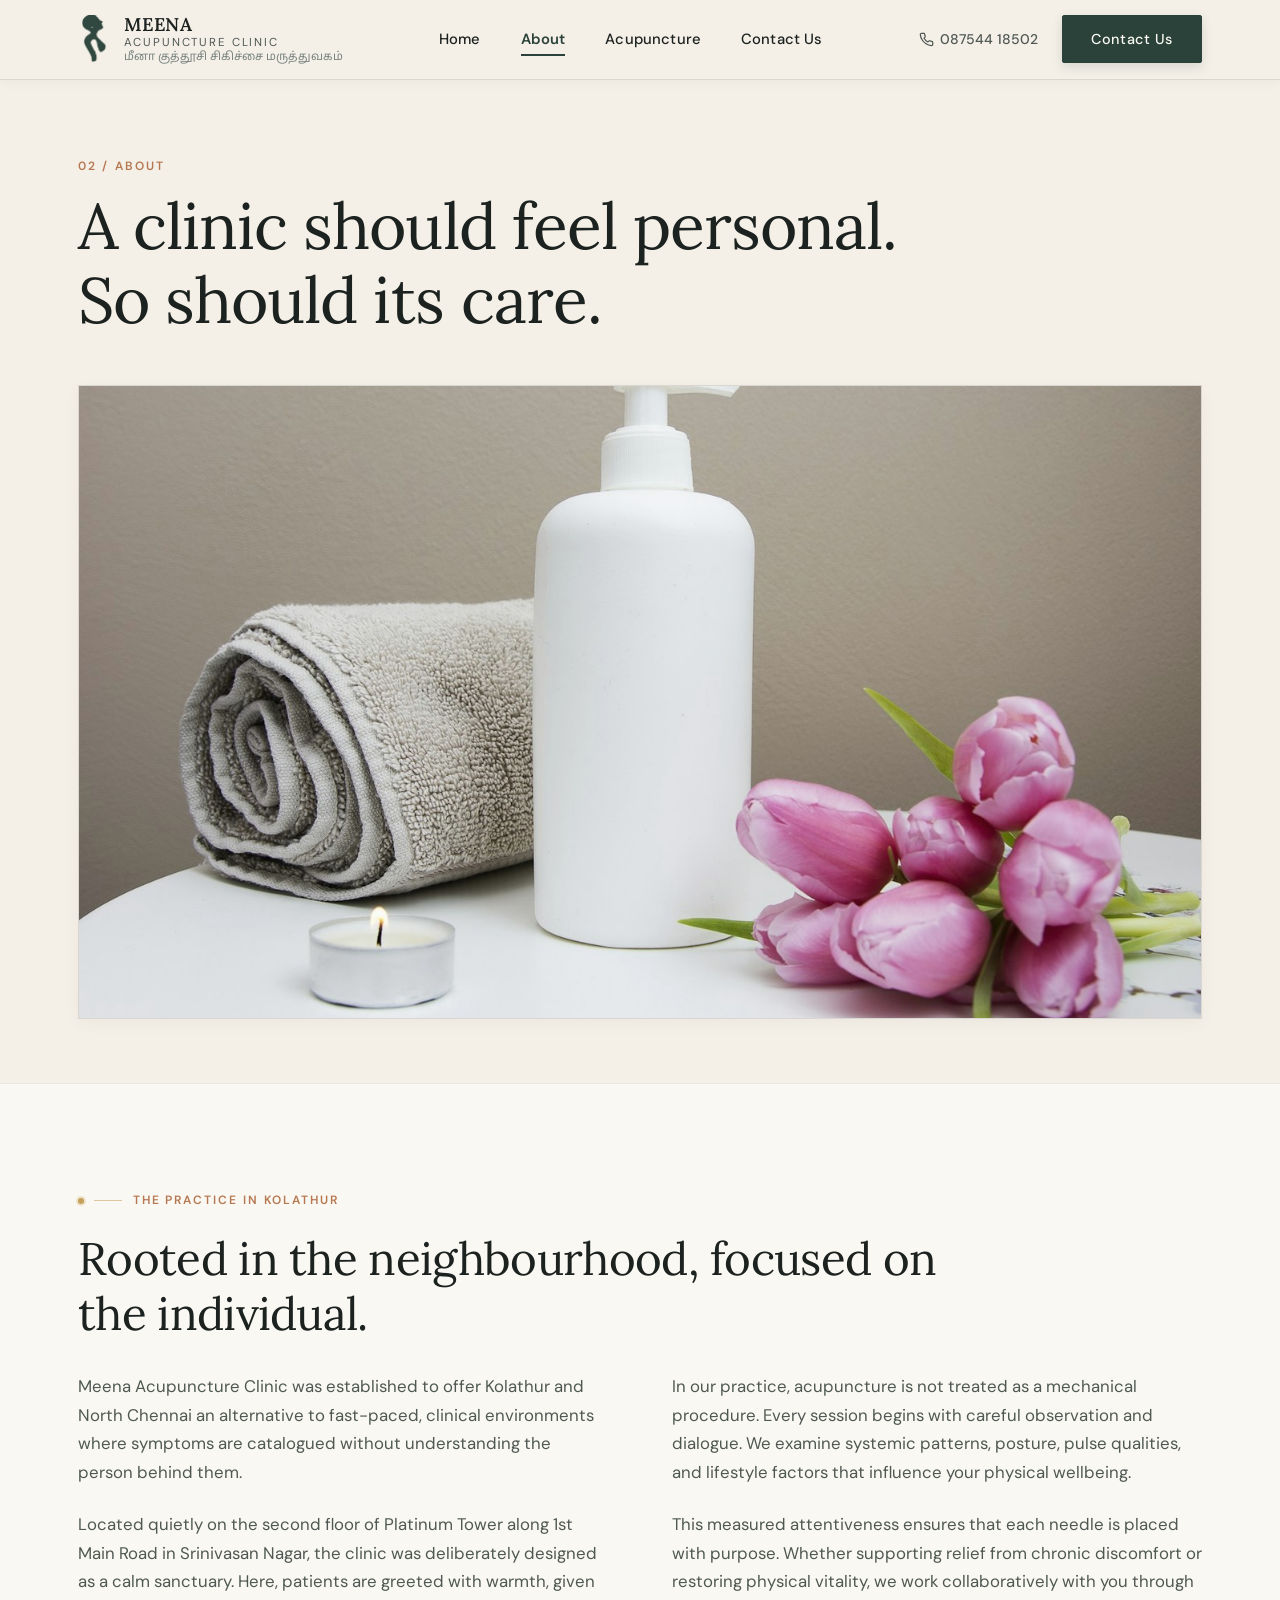
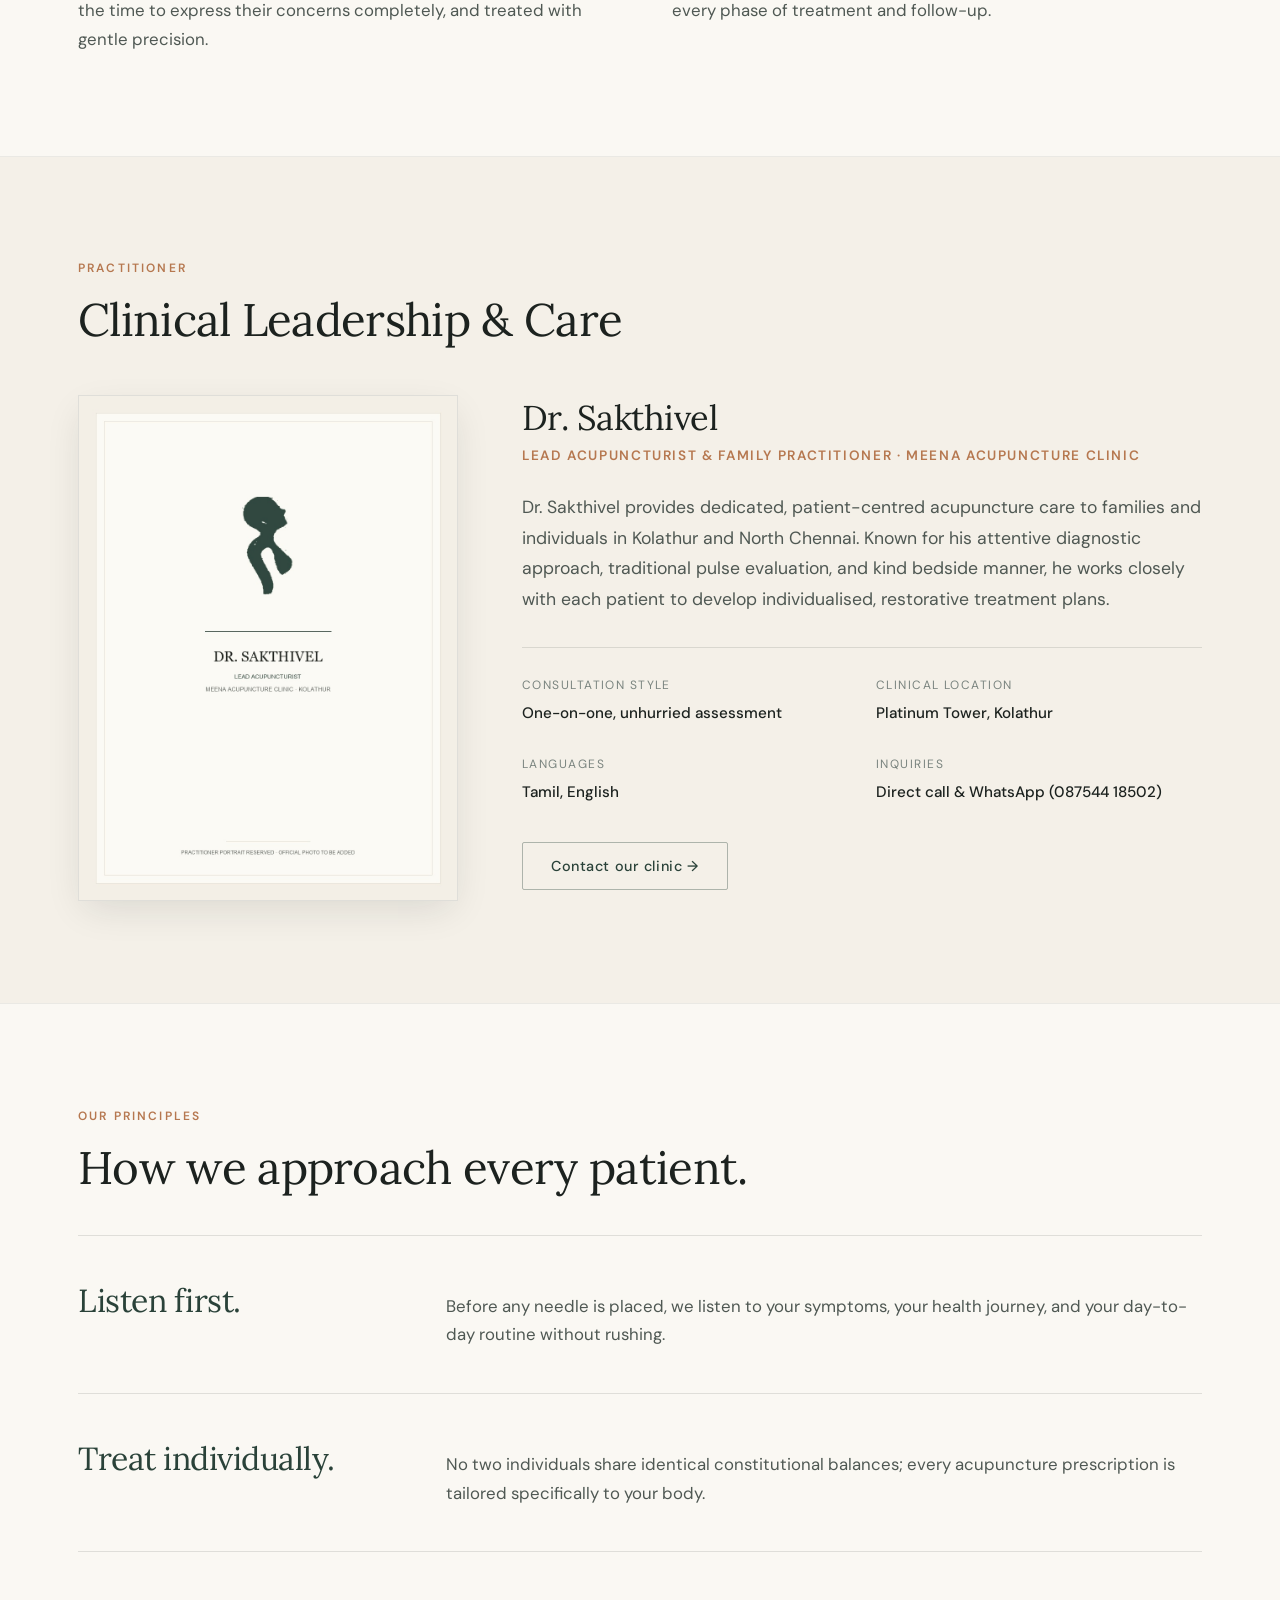
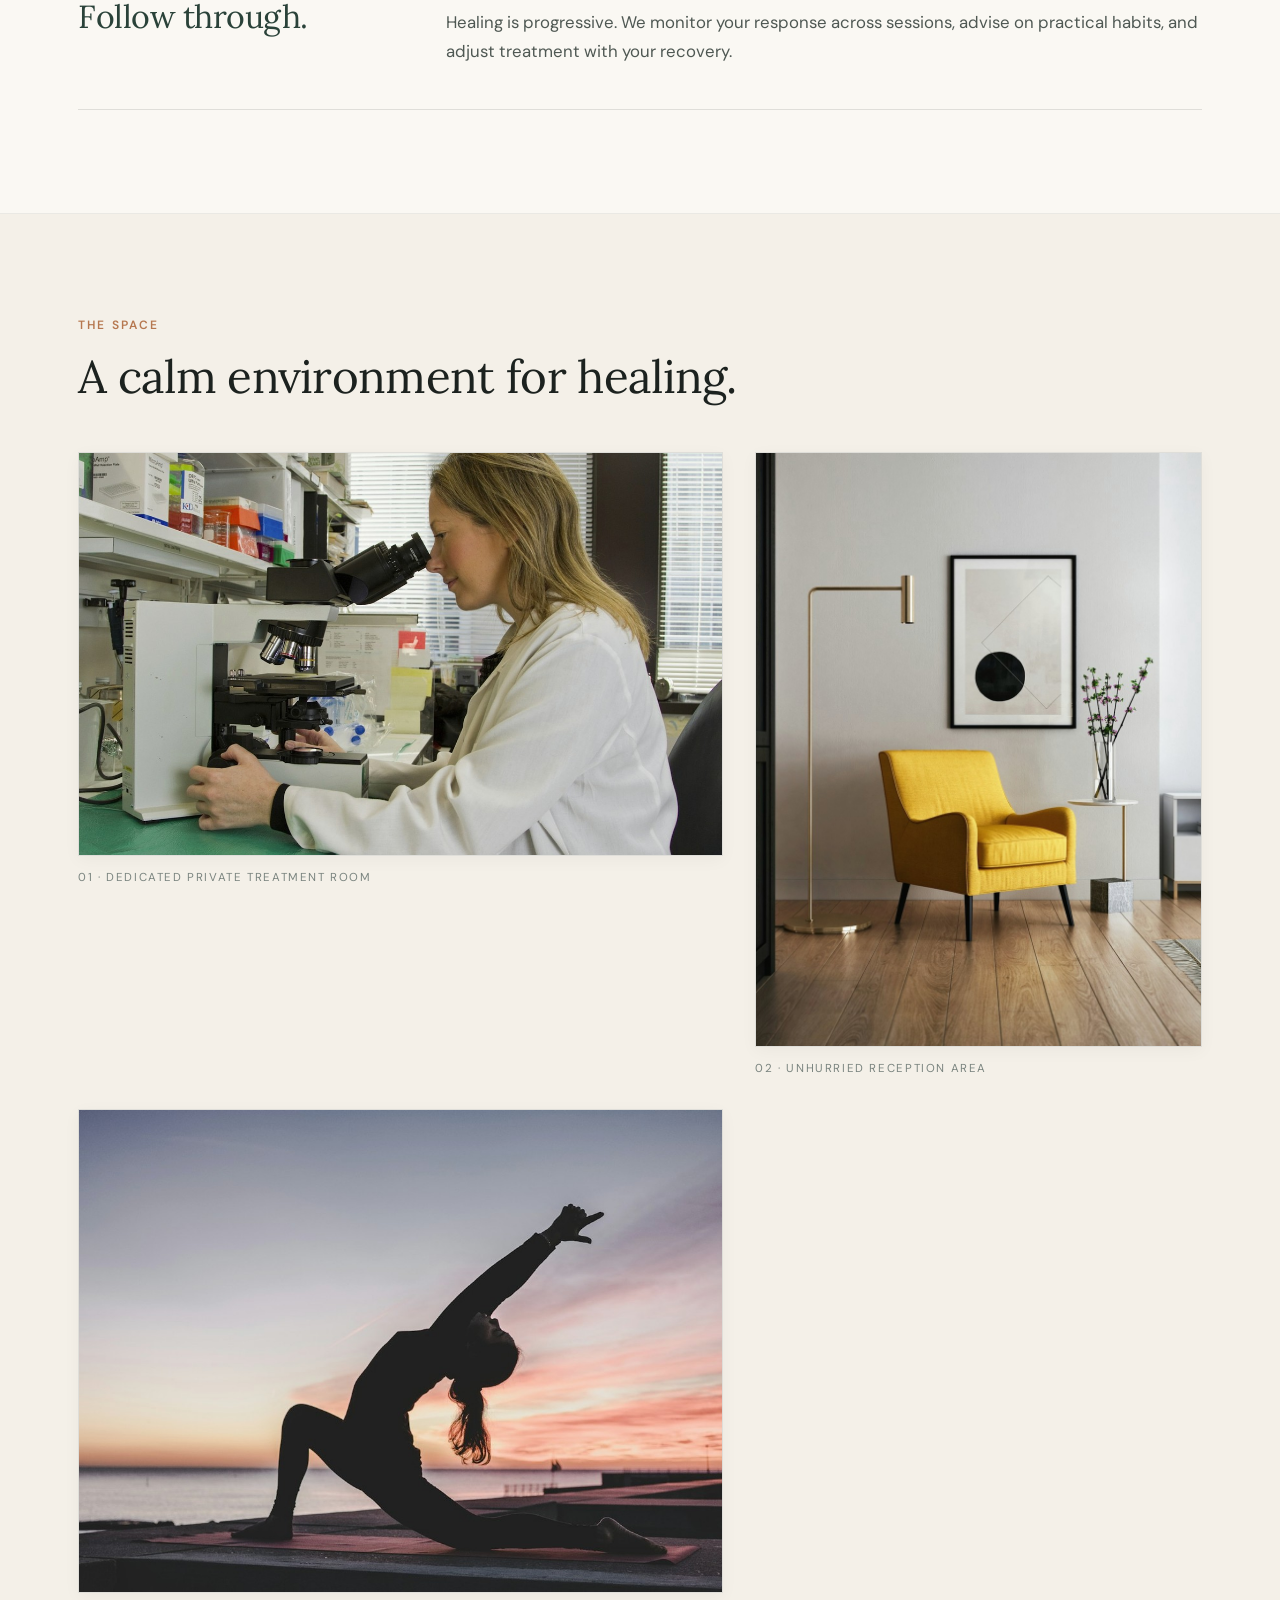
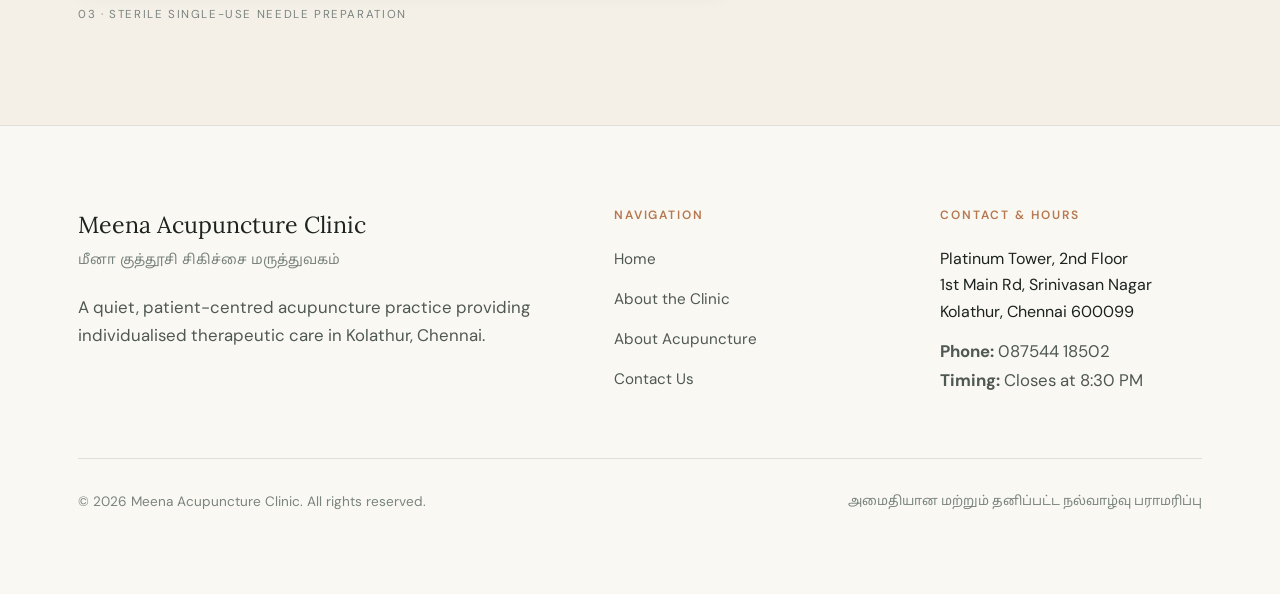
==== commit 5b73d948: "Elevate mobile UX, floating pill bar, and interactive conditions tabs" ====
--- a/about.html
+++ b/about.html
@@ -307,20 +307,20 @@
     </div>
   </footer>
 
-  <!-- Mobile Fixed Contact Strip -->
-  <aside class="mobile-fixed-strip" aria-label="Quick contact options">
-    <div class="mobile-strip-inner">
-      <a href="tel:08754418502" class="mobile-strip-item">
+  <!-- Sleek Floating Pill Bar -->
+  <aside class="mobile-floating-pill" aria-label="Quick contact shortcuts">
+    <div class="mobile-pill-inner">
+      <a href="tel:08754418502" class="mobile-pill-item">
         <svg viewBox="0 0 24 24" fill="none" stroke="currentColor" stroke-width="2" stroke-linecap="round" stroke-linejoin="round" aria-hidden="true"><path d="M22 16.92v3a2 2 0 0 1-2.18 2 19.79 19.79 0 0 1-8.63-3.07 19.5 19.5 0 0 1-6-6 19.79 19.79 0 0 1-3.07-8.67A2 2 0 0 1 4.11 2h3a2 2 0 0 1 2 1.72 12.84 12.84 0 0 0 .7 2.81 2 2 0 0 1-.45 2.11L8.09 9.91a16 16 0 0 0 6 6l1.27-1.27a2 2 0 0 1 2.11-.45 12.84 12.84 0 0 0 2.81.7A2 2 0 0 1 22 16.92z"></path></svg>
         <span>Call</span>
       </a>
-      <a href="https://wa.me/918754418502?text=Hello%20Meena%20Acupuncture%20Clinic%2C%20I%20would%20like%20to%20enquire%20about%20a%20visit." target="_blank" rel="noopener noreferrer" class="mobile-strip-item">
+      <a href="https://wa.me/918754418502?text=Hello%20Meena%20Acupuncture%20Clinic%2C%20I%20would%20like%20to%20enquire%20about%20treatment." target="_blank" rel="noopener noreferrer" class="mobile-pill-item mobile-pill-item--featured">
         <svg viewBox="0 0 24 24" fill="none" stroke="currentColor" stroke-width="2" stroke-linecap="round" stroke-linejoin="round" aria-hidden="true"><path d="M21 11.5a8.38 8.38 0 0 1-.9 3.8 8.5 8.5 0 0 1-7.6 4.7 8.38 8.38 0 0 1-3.8-.9L3 21l1.9-5.7a8.38 8.38 0 0 1-.9-3.8 8.5 8.5 0 0 1 4.7-7.6 8.38 8.38 0 0 1 3.8-.9h.5a8.48 8.48 0 0 1 8 8v.5z"></path></svg>
         <span>WhatsApp</span>
       </a>
-      <a href="https://maps.app.goo.gl/yWJoT6GUN4g8r3Jb7" target="_blank" rel="noopener noreferrer" class="mobile-strip-item">
+      <a href="https://maps.app.goo.gl/yWJoT6GUN4g8r3Jb7" target="_blank" rel="noopener noreferrer" class="mobile-pill-item">
         <svg viewBox="0 0 24 24" fill="none" stroke="currentColor" stroke-width="2" stroke-linecap="round" stroke-linejoin="round" aria-hidden="true"><polygon points="3 11 22 2 13 21 11 13 3 11"></polygon></svg>
-        <span>Directions</span>
+        <span>Maps</span>
       </a>
     </div>
   </aside>
--- a/css/style.css
+++ b/css/style.css
@@ -1,26 +1,31 @@
 /* ==========================================================================
    MEENA ACUPUNCTURE CLINIC · மீனா குத்தூசி சிகிச்சை மருத்துவகம்
-   Visual System & Art Direction: "Quiet Precision"
-   Chennai Neighbourhood Clinic × Japanese Editorial Restraint × Contemporary Indian Healthcare
+   Visual System: High-End Japanese/Nordic Editorial Spa
+   "Quiet Precision" × Organic Tactile Warmth × Contemporary Indian Healthcare
    ========================================================================== */
 
 /* --------------------------------------------------------------------------
-   01. DESIGN TOKENS & CUSTOM PROPERTIES
+   01. DESIGN TOKENS & SYSTEM PROPERTIES
    -------------------------------------------------------------------------- */
 :root {
-  /* Warm Grounded Palette (Strictly No Gradients, No Bright Greens) */
-  --color-paper: #F3EFE6;         /* Warm uncoated paper canvas */
-  --color-ink: #202522;           /* Primary text: almost black, natural tint */
-  --color-ink-muted: #535C57;     /* Secondary editorial text */
-  --color-ink-light: #7E8782;     /* Captions, fine labels */
-  --color-deep-leaf: #30483F;     /* Navigation, primary actions, editorial dark section */
-  --color-deep-leaf-hover: #23372F;
-  --color-clay: #A66F4C;          /* Sparingly used warm accent */
-  --color-soft-sage: #BAC5B7;     /* Secondary borders and muted fills */
-  --color-warm-white: #FCFAF5;    /* Subtle sectional contrast & mobile bar */
-  --color-warm-cream: #EAE4D7;    /* Subtle contrast surface */
-  --color-rule: rgba(32, 37, 34, 0.14); /* Fine rule line */
-  --color-rule-leaf: rgba(252, 250, 245, 0.18); /* Fine rule line on dark */
+  /* Warm Tactile Palette */
+  --color-paper: #F4F0E8;           /* Warm uncoated Japanese paper canvas */
+  --color-paper-light: #FAF8F3;     /* Warm white / ivory secondary surface */
+  --color-paper-card: #FAF7F0;      /* Elevated tactile card surface */
+  --color-ink: #1C221F;             /* Deep slate-charcoal primary text */
+  --color-ink-muted: #4F5853;       /* Secondary editorial text */
+  --color-ink-light: #7A847F;       /* Delicate labels, metadata */
+  
+  /* Botanical & Earth Accents */
+  --color-deep-leaf: #2A4239;       /* Deep pine/leaf green primary brand */
+  --color-deep-leaf-hover: #1E312A;
+  --color-clay: #B67850;            /* Warm terracotta/clay accent */
+  --color-brass: #C5A059;           /* Refined brass/gold metallic detail */
+  --color-brass-soft: rgba(197, 160, 89, 0.22);
+  --color-soft-sage: #BAC8B9;       /* Subtle sage natural borders */
+  --color-border: rgba(28, 34, 31, 0.12); /* Fine rule line */
+  --color-border-subtle: rgba(28, 34, 31, 0.07);
+  --color-border-dark: rgba(250, 248, 243, 0.16);
 
   /* Typography */
   --font-serif: 'Lora', 'Georgia', serif;
@@ -29,19 +34,24 @@
 
   /* Layout Metrics */
   --site-width: 1220px;
-  --reading-width: 700px;
-  --narrow-width: 860px;
+  --reading-width: 740px;
+  --narrow-width: 900px;
   --gutter: clamp(1.25rem, 4vw, 3rem);
-  --header-height: 84px;
-  --mobile-bar-height: 60px;
-
-  /* Border Radii: Strictly restrained (0–4px) */
-  --radius-none: 0px;
+  --header-height: 80px;
+
+  /* Restrained Border Radii */
   --radius-xs: 2px;
   --radius-sm: 4px;
+  --radius-md: 8px;
+  --radius-pill: 999px;
+
+  /* Shadows (Subtle, organic spa depth) */
+  --shadow-subtle: 0 4px 16px rgba(28, 34, 31, 0.04);
+  --shadow-float: 0 12px 36px -6px rgba(28, 34, 31, 0.12);
+  --shadow-pill: 0 10px 30px rgba(28, 34, 31, 0.16);
 
   /* Transitions */
-  --transition-fast: 220ms cubic-bezier(0.2, 0, 0.2, 1);
+  --transition-fast: 200ms cubic-bezier(0.2, 0, 0.2, 1);
   --transition-smooth: 350ms cubic-bezier(0.16, 1, 0.3, 1);
 }
 
@@ -79,7 +89,7 @@
   top: -100px;
   left: 1rem;
   background: var(--color-deep-leaf);
-  color: var(--color-warm-white);
+  color: var(--color-paper-light);
   padding: 0.75rem 1.25rem;
   font-size: 0.875rem;
   font-weight: 500;
@@ -93,13 +103,11 @@
   top: 1rem;
 }
 
-/* Focus States */
 :focus-visible {
   outline: 2px solid var(--color-deep-leaf);
   outline-offset: 3px;
 }
 
-/* Images & Media */
 img, svg, picture {
   display: block;
   max-width: 100%;
@@ -120,7 +128,7 @@
 }
 
 /* --------------------------------------------------------------------------
-   03. TYPOGRAPHY & EDITORIAL ELEMENTS
+   03. TYPOGRAPHY HIERARCHY & EDITORIAL TOUCHES
    -------------------------------------------------------------------------- */
 h1, h2, h3, h4 {
   font-family: var(--font-serif);
@@ -131,17 +139,17 @@
 }
 
 h1 {
-  font-size: clamp(2.35rem, 5vw, 3.85rem);
+  font-size: clamp(2.35rem, 5.2vw, 4rem);
   line-height: 1.15;
 }
 
 h2 {
-  font-size: clamp(1.85rem, 3.6vw, 2.75rem);
+  font-size: clamp(1.85rem, 3.8vw, 2.85rem);
   line-height: 1.2;
 }
 
 h3 {
-  font-size: clamp(1.35rem, 2.2vw, 1.75rem);
+  font-size: clamp(1.35rem, 2.2vw, 1.85rem);
   line-height: 1.3;
 }
 
@@ -157,72 +165,65 @@
   font-weight: 400;
 }
 
-/* Eyebrows & Small Labels */
+.editorial-italic {
+  font-style: italic;
+  color: var(--color-deep-leaf);
+}
+
+/* Eyebrows with Fine Brass/Clay Marker */
 .eyebrow {
   display: inline-flex;
   align-items: center;
-  gap: 0.6rem;
-  font-size: 0.75rem;
-  font-weight: 600;
-  letter-spacing: 0.14em;
-  text-transform: uppercase;
-  color: var(--color-clay);
-  margin-bottom: 1.25rem;
-}
-
-.section-num {
-  font-family: var(--font-sans);
+  gap: 0.65rem;
   font-size: 0.75rem;
   font-weight: 600;
   letter-spacing: 0.16em;
   text-transform: uppercase;
   color: var(--color-clay);
+  margin-bottom: 1.25rem;
+}
+
+.section-num {
+  font-family: var(--font-sans);
+  font-size: 0.75rem;
+  font-weight: 600;
+  letter-spacing: 0.18em;
+  text-transform: uppercase;
+  color: var(--color-clay);
   display: block;
-  margin-bottom: 1rem;
-}
-
-/* Acupuncture Point Motif: Small filled circle connected to fine line */
+  margin-bottom: 0.85rem;
+}
+
+/* Subtle Acupuncture Point Motif */
 .point-motif {
   display: inline-flex;
   align-items: center;
   gap: 0.65rem;
-  color: var(--color-deep-leaf);
+  color: var(--color-brass);
 }
 
 .point-motif::before {
   content: '';
-  width: 5px;
-  height: 5px;
+  width: 6px;
+  height: 6px;
   background-color: currentColor;
   border-radius: 50%;
   display: inline-block;
   flex-shrink: 0;
+  box-shadow: 0 0 0 2px rgba(197, 160, 89, 0.25);
 }
 
 .point-motif::after {
   content: '';
-  width: 32px;
+  width: 28px;
   height: 1px;
   background-color: currentColor;
-  opacity: 0.45;
+  opacity: 0.55;
   display: inline-block;
 }
 
-/* Fine Decorative Rules */
-.fine-rule {
-  height: 1px;
-  background-color: var(--color-rule);
-  border: none;
-  margin: 3.5rem 0;
-  width: 100%;
-}
-
-.fine-rule--leaf {
-  background-color: var(--color-rule-leaf);
-}
-
 /* --------------------------------------------------------------------------
-   04. CONTAINER & LAYOUT SYSTEM
+   04. CONTAINER & SECTION LAYOUT
    -------------------------------------------------------------------------- */
 .container {
   width: 100%;
@@ -242,35 +243,39 @@
 }
 
 .section {
-  padding-top: clamp(4rem, 7vw, 7.5rem);
-  padding-bottom: clamp(4rem, 7vw, 7.5rem);
+  padding-top: clamp(4.5rem, 8vw, 8rem);
+  padding-bottom: clamp(4.5rem, 8vw, 8rem);
   position: relative;
 }
 
 .section--warm-white {
-  background-color: var(--color-warm-white);
+  background-color: var(--color-paper-light);
+  border-top: 1px solid var(--color-border-subtle);
+  border-bottom: 1px solid var(--color-border-subtle);
 }
 
 .section--deepleaf {
   background-color: var(--color-deep-leaf);
-  color: var(--color-warm-white);
+  color: var(--color-paper-light);
+  position: relative;
+  overflow: hidden;
 }
 
 .section--deepleaf h1,
 .section--deepleaf h2,
 .section--deepleaf h3 {
-  color: var(--color-warm-white);
+  color: #FFFFFF;
 }
 
 .section--deepleaf p {
-  color: rgba(252, 250, 245, 0.82);
+  color: rgba(250, 248, 243, 0.85);
 }
 
 .section--deepleaf .eyebrow {
-  color: #D6A889; /* softened clay for dark surface */
-}
-
-/* Editorial Split Layouts */
+  color: #E2BF88;
+}
+
+/* Editorial Splits */
 .editorial-split {
   display: grid;
   grid-template-columns: 1fr 1fr;
@@ -287,71 +292,64 @@
 }
 
 /* --------------------------------------------------------------------------
-   05. BUTTONS & INTERACTIVE ELEMENTS (Restrained, 2-4px radius, No Gradients)
+   05. BUTTONS & INTERACTION
    -------------------------------------------------------------------------- */
 .btn {
   display: inline-flex;
   align-items: center;
   justify-content: center;
-  gap: 0.6rem;
-  padding: 0.85rem 1.65rem;
-  font-size: 0.875rem;
+  gap: 0.65rem;
+  padding: 0.85rem 1.75rem;
+  font-size: 0.9rem;
   font-weight: 500;
   letter-spacing: 0.04em;
   text-decoration: none;
   border-radius: var(--radius-xs);
   transition: all var(--transition-fast);
-  min-height: 46px;
+  min-height: 48px;
   line-height: 1;
   white-space: nowrap;
 }
 
 .btn--primary {
   background-color: var(--color-deep-leaf);
-  color: var(--color-warm-white);
+  color: var(--color-paper-light);
   border: 1px solid var(--color-deep-leaf);
+  box-shadow: 0 4px 12px rgba(42, 66, 57, 0.15);
 }
 
 .btn--primary:hover {
   background-color: var(--color-deep-leaf-hover);
   border-color: var(--color-deep-leaf-hover);
   color: #FFFFFF;
+  transform: translateY(-1px);
+  box-shadow: 0 6px 16px rgba(42, 66, 57, 0.22);
 }
 
 .btn--outline {
   background-color: transparent;
   color: var(--color-deep-leaf);
-  border: 1px solid rgba(48, 72, 63, 0.35);
+  border: 1px solid rgba(42, 66, 57, 0.35);
 }
 
 .btn--outline:hover {
-  background-color: rgba(48, 72, 63, 0.05);
+  background-color: rgba(42, 66, 57, 0.06);
   border-color: var(--color-deep-leaf);
 }
 
 .btn--white {
-  background-color: var(--color-warm-white);
-  color: var(--color-deep-leaf);
-  border: 1px solid var(--color-warm-white);
+  background-color: var(--color-paper-light);
+  color: var(--color-deep-leaf);
+  border: 1px solid var(--color-paper-light);
+  font-weight: 600;
 }
 
 .btn--white:hover {
   background-color: #FFFFFF;
   color: var(--color-ink);
-}
-
-.btn--white-outline {
-  background-color: transparent;
-  color: var(--color-warm-white);
-  border: 1px solid rgba(252, 250, 245, 0.4);
-}
-
-.btn--white-outline:hover {
-  background-color: rgba(252, 250, 245, 0.1);
-  border-color: var(--color-warm-white);
-}
-
-/* Text links with quiet underline */
+  transform: translateY(-1px);
+}
+
 .text-link {
   display: inline-flex;
   align-items: center;
@@ -361,7 +359,7 @@
   color: var(--color-deep-leaf);
   position: relative;
   padding-bottom: 2px;
-  border-bottom: 1px solid rgba(48, 72, 63, 0.35);
+  border-bottom: 1px solid rgba(42, 66, 57, 0.35);
   transition: all var(--transition-fast);
 }
 
@@ -370,30 +368,20 @@
   gap: 0.75rem;
 }
 
-.text-link--white {
-  color: var(--color-warm-white);
-  border-bottom-color: rgba(252, 250, 245, 0.4);
-}
-
-.text-link--white:hover {
-  border-bottom-color: var(--color-warm-white);
-}
-
 /* --------------------------------------------------------------------------
-   06. SITE HEADER
+   06. SITE HEADER (Fixed mobile collision & polished desktop)
    -------------------------------------------------------------------------- */
 .site-header {
   position: sticky;
   top: 0;
   z-index: 100;
-  background-color: rgba(243, 239, 230, 0.94);
-  backdrop-filter: blur(8px);
-  -webkit-backdrop-filter: blur(8px);
-  border-bottom: 1px solid var(--color-rule);
+  background-color: var(--color-paper);
+  border-bottom: 1px solid var(--color-border);
+  box-shadow: 0 2px 12px rgba(28, 34, 31, 0.04);
   height: var(--header-height);
   display: flex;
   align-items: center;
-  transition: background-color var(--transition-fast);
+  transition: all var(--transition-fast);
 }
 
 .header-container {
@@ -403,7 +391,6 @@
   width: 100%;
 }
 
-/* Clinic Identity / Brand */
 .brand {
   display: flex;
   align-items: center;
@@ -432,16 +419,16 @@
   font-family: var(--font-serif);
   font-size: 1.15rem;
   font-weight: 600;
-  letter-spacing: 0.02em;
+  letter-spacing: 0.03em;
   color: var(--color-ink);
   line-height: 1.15;
 }
 
 .brand-name span {
   font-family: var(--font-sans);
-  font-size: 0.75rem;
+  font-size: 0.72rem;
   font-weight: 400;
-  letter-spacing: 0.14em;
+  letter-spacing: 0.16em;
   text-transform: uppercase;
   color: var(--color-ink-muted);
   display: block;
@@ -456,11 +443,11 @@
   margin-top: 2px;
 }
 
-/* Navigation */
+/* Desktop Navigation */
 .site-nav {
   display: flex;
   align-items: center;
-  gap: 2.25rem;
+  gap: 2.5rem;
 }
 
 .nav-link {
@@ -478,7 +465,7 @@
   bottom: 0;
   left: 0;
   width: 0;
-  height: 1px;
+  height: 1.5px;
   background-color: var(--color-deep-leaf);
   transition: width var(--transition-fast);
 }
@@ -504,7 +491,6 @@
   font-size: 0.875rem;
   font-weight: 500;
   color: var(--color-ink-muted);
-  letter-spacing: 0.02em;
   display: flex;
   align-items: center;
   gap: 0.4rem;
@@ -522,13 +508,15 @@
   width: 44px;
   height: 44px;
   color: var(--color-ink);
-  border: 1px solid var(--color-rule);
+  border: 1px solid var(--color-border);
   border-radius: var(--radius-xs);
   background: transparent;
+  transition: all var(--transition-fast);
 }
 
 .menu-toggle:hover {
-  background: rgba(32, 37, 34, 0.04);
+  background: rgba(42, 66, 57, 0.05);
+  border-color: var(--color-deep-leaf);
 }
 
 /* Mobile Nav Drawer */
@@ -537,15 +525,15 @@
   top: var(--header-height);
   left: 0;
   right: 0;
-  background-color: var(--color-paper);
-  border-bottom: 1px solid var(--color-rule);
-  padding: 2rem var(--gutter) 2.5rem;
+  background-color: var(--color-paper-light);
+  border-bottom: 1px solid var(--color-border);
+  padding: 2.25rem var(--gutter) 2.5rem;
   transform: translateY(-110%);
   opacity: 0;
   visibility: hidden;
   transition: transform var(--transition-smooth), opacity var(--transition-smooth), visibility var(--transition-smooth);
   z-index: 99;
-  box-shadow: 0 16px 32px rgba(32, 37, 34, 0.06);
+  box-shadow: 0 20px 40px rgba(28, 34, 31, 0.08);
 }
 
 .mobile-nav-panel.is-open {
@@ -558,13 +546,13 @@
   list-style: none;
   display: flex;
   flex-direction: column;
-  gap: 1.25rem;
+  gap: 1.35rem;
   margin-bottom: 2rem;
 }
 
 .mobile-nav-link {
   font-family: var(--font-serif);
-  font-size: 1.55rem;
+  font-size: 1.65rem;
   color: var(--color-ink);
   display: inline-block;
 }
@@ -575,25 +563,24 @@
 }
 
 .mobile-nav-footer {
-  border-top: 1px solid var(--color-rule);
-  padding-top: 1.5rem;
+  border-top: 1px solid var(--color-border);
+  padding-top: 1.75rem;
   display: flex;
   flex-direction: column;
-  gap: 1rem;
+  gap: 1.15rem;
 }
 
 /* --------------------------------------------------------------------------
-   07. HOMEPAGE SPECIFIC SECTIONS
+   07. HERO SECTION (Above-the-fold visual impact on mobile)
    -------------------------------------------------------------------------- */
-
-/* Hero: 55/45 split, restrained, deliberate */
 .hero-home {
-  padding-top: clamp(3rem, 6vw, 5.5rem);
-  padding-bottom: clamp(3.5rem, 6vw, 6rem);
+  padding-top: clamp(2.5rem, 5vw, 5.5rem);
+  padding-bottom: clamp(3rem, 6vw, 6rem);
+  position: relative;
 }
 
 .hero-content {
-  max-width: 580px;
+  max-width: 600px;
 }
 
 .hero-headline {
@@ -602,10 +589,10 @@
 
 .hero-subtext {
   font-size: 1.15rem;
-  line-height: 1.7;
+  line-height: 1.75;
   color: var(--color-ink-muted);
-  margin-bottom: 2.25rem;
-  max-width: 520px;
+  margin-bottom: 2rem;
+  max-width: 530px;
 }
 
 .hero-actions {
@@ -613,39 +600,222 @@
   align-items: center;
   gap: 1.5rem;
   flex-wrap: wrap;
-}
-
-/* Hero Photography: Breaks alignment slightly */
+  margin-bottom: 2.5rem;
+}
+
+/* Verified Badge Pill */
+.hero-trust-badge {
+  display: inline-flex;
+  align-items: center;
+  gap: 0.75rem;
+  background-color: var(--color-paper-light);
+  border: 1px solid var(--color-border);
+  padding: 0.6rem 1rem;
+  border-radius: var(--radius-pill);
+  box-shadow: var(--shadow-subtle);
+}
+
+.trust-stars {
+  color: var(--color-brass);
+  font-size: 0.95rem;
+  letter-spacing: 0.05em;
+  line-height: 1;
+}
+
+.trust-text {
+  font-size: 0.8rem;
+  font-weight: 500;
+  color: var(--color-ink);
+  line-height: 1;
+}
+
+.trust-text strong {
+  font-weight: 700;
+  color: var(--color-deep-leaf);
+}
+
+/* Hero Photography Frame with Decorative Corner Accents */
 .hero-image-wrap {
   position: relative;
   width: 100%;
-  max-width: 440px;
+  max-width: 460px;
   margin-left: auto;
 }
 
 .hero-image-frame {
   position: relative;
-  background-color: var(--color-warm-white);
-  border: 1px solid var(--color-rule);
+  background-color: var(--color-paper-light);
+  border: 1px solid var(--color-border);
   overflow: hidden;
+  box-shadow: var(--shadow-float);
 }
 
 .hero-image-frame img {
   width: 100%;
   aspect-ratio: 3 / 4;
   object-fit: cover;
+  transition: transform 600ms cubic-bezier(0.16, 1, 0.3, 1);
+}
+
+.hero-image-frame:hover img {
+  transform: scale(1.02);
+}
+
+/* Floating Practitioner Accent Card */
+.hero-floating-card {
+  position: absolute;
+  bottom: 24px;
+  left: -28px;
+  background-color: rgba(250, 248, 243, 0.95);
+  backdrop-filter: blur(8px);
+  -webkit-backdrop-filter: blur(8px);
+  border: 1px solid rgba(197, 160, 89, 0.35);
+  padding: 0.85rem 1.25rem;
+  border-radius: var(--radius-xs);
+  box-shadow: var(--shadow-float);
+  max-width: 260px;
+  z-index: 2;
+}
+
+.floating-card-title {
+  font-family: var(--font-serif);
+  font-size: 1.05rem;
+  font-weight: 600;
+  color: var(--color-deep-leaf);
+  line-height: 1.2;
+}
+
+.floating-card-subtitle {
+  font-size: 0.72rem;
+  text-transform: uppercase;
+  letter-spacing: 0.1em;
+  color: var(--color-clay);
+  margin-top: 3px;
 }
 
 .image-caption {
   font-size: 0.72rem;
-  letter-spacing: 0.12em;
+  letter-spacing: 0.14em;
   text-transform: uppercase;
   color: var(--color-ink-light);
-  margin-top: 0.75rem;
+  margin-top: 0.85rem;
   line-height: 1.4;
 }
 
-/* Section 01: The Clinic Introduction */
+/* --------------------------------------------------------------------------
+   08. INTERACTIVE SECTION: CONDITIONS WE ADDRESS
+   -------------------------------------------------------------------------- */
+.conditions-section {
+  padding-top: clamp(4.5rem, 7vw, 7.5rem);
+  padding-bottom: clamp(4.5rem, 7vw, 7.5rem);
+}
+
+.conditions-header {
+  margin-bottom: 3rem;
+}
+
+.conditions-tabs-nav {
+  display: flex;
+  gap: 0.5rem;
+  border-bottom: 1px solid var(--color-border);
+  overflow-x: auto;
+  scrollbar-width: none;
+  -webkit-overflow-scrolling: touch;
+  margin-bottom: 2.5rem;
+}
+
+.conditions-tabs-nav::-webkit-scrollbar {
+  display: none;
+}
+
+.condition-tab-btn {
+  padding: 0.85rem 1.4rem;
+  font-size: 0.925rem;
+  font-weight: 500;
+  color: var(--color-ink-muted);
+  border-bottom: 2px solid transparent;
+  white-space: nowrap;
+  transition: all var(--transition-fast);
+  cursor: pointer;
+}
+
+.condition-tab-btn:hover {
+  color: var(--color-deep-leaf);
+}
+
+.condition-tab-btn.is-active {
+  color: var(--color-deep-leaf);
+  font-weight: 600;
+  border-bottom-color: var(--color-deep-leaf);
+}
+
+.conditions-panel {
+  display: none;
+  grid-template-columns: 1.2fr 1fr;
+  gap: clamp(2rem, 5vw, 4.5rem);
+  align-items: center;
+  background-color: var(--color-paper-card);
+  border: 1px solid var(--color-border);
+  padding: clamp(2rem, 4vw, 3.5rem);
+  box-shadow: var(--shadow-subtle);
+  animation: fadeIn 300ms ease;
+}
+
+.conditions-panel.is-active {
+  display: grid;
+}
+
+@keyframes fadeIn {
+  from { opacity: 0; transform: translateY(6px); }
+  to { opacity: 1; transform: translateY(0); }
+}
+
+.condition-panel-text h3 {
+  font-size: clamp(1.6rem, 2.8vw, 2.2rem);
+  margin-bottom: 1rem;
+}
+
+.condition-tags {
+  display: flex;
+  flex-wrap: wrap;
+  gap: 0.5rem;
+  margin: 1.5rem 0 2rem;
+}
+
+.condition-tag {
+  background-color: var(--color-paper);
+  border: 1px solid var(--color-border);
+  padding: 0.4rem 0.85rem;
+  font-size: 0.8rem;
+  color: var(--color-deep-leaf);
+  border-radius: var(--radius-xs);
+  font-weight: 500;
+}
+
+.condition-panel-details {
+  background-color: var(--color-paper);
+  border-left: 2px solid var(--color-brass);
+  padding: 1.5rem 1.75rem;
+}
+
+.condition-detail-label {
+  font-size: 0.75rem;
+  letter-spacing: 0.14em;
+  text-transform: uppercase;
+  color: var(--color-clay);
+  font-weight: 600;
+  margin-bottom: 0.4rem;
+}
+
+.condition-detail-text {
+  font-size: 0.95rem;
+  color: var(--color-ink);
+  line-height: 1.6;
+}
+
+/* --------------------------------------------------------------------------
+   09. CLINIC STORY & PATIENT EXPERIENCE
+   -------------------------------------------------------------------------- */
 .clinic-intro-grid {
   display: grid;
   grid-template-columns: 1.6fr 1fr;
@@ -661,13 +831,6 @@
   margin-bottom: 1.5rem;
 }
 
-.clinic-intro-desc {
-  max-width: 580px;
-  font-size: 1.05rem;
-  color: var(--color-ink-muted);
-}
-
-/* Understated Google Rating */
 .rating-pill-subtle {
   border-left: 2px solid var(--color-deep-leaf);
   padding-left: 1.25rem;
@@ -687,16 +850,9 @@
 
 .rating-star {
   font-size: 1.4rem;
-  color: var(--color-clay);
-}
-
-.rating-meta {
-  font-size: 0.85rem;
-  color: var(--color-ink-muted);
-  line-height: 1.4;
-}
-
-/* Section: Clinic Story (Asymmetric layout) */
+  color: var(--color-brass);
+}
+
 .clinic-story-grid {
   display: grid;
   grid-template-columns: 1fr 1.1fr;
@@ -705,7 +861,9 @@
 }
 
 .story-image-wrap {
-  border: 1px solid var(--color-rule);
+  border: 1px solid var(--color-border);
+  box-shadow: var(--shadow-subtle);
+  overflow: hidden;
 }
 
 .story-image-wrap img {
@@ -714,18 +872,10 @@
   object-fit: cover;
 }
 
-.story-content h2 {
-  margin-bottom: 1.35rem;
-}
-
-.story-content p {
-  margin-bottom: 1.75rem;
-}
-
-/* Patient Experience: Editorial horizontal sequence on desktop, vertical on mobile */
+/* Horizontal Journey Sequence */
 .patient-journey {
-  margin-top: 3.5rem;
-  border-top: 1px solid var(--color-rule);
+  margin-top: 4.5rem;
+  border-top: 1px solid var(--color-border);
   padding-top: 3.5rem;
 }
 
@@ -733,11 +883,6 @@
   display: grid;
   grid-template-columns: repeat(4, 1fr);
   gap: 2.5rem;
-  position: relative;
-}
-
-.journey-step {
-  position: relative;
 }
 
 .journey-step-marker {
@@ -757,14 +902,14 @@
 .journey-step-line {
   flex-grow: 1;
   height: 1px;
-  background-color: var(--color-rule);
+  background-color: var(--color-border);
 }
 
 .journey-step-dot {
-  width: 5px;
-  height: 5px;
+  width: 6px;
+  height: 6px;
   border-radius: 50%;
-  background-color: var(--color-deep-leaf);
+  background-color: var(--color-brass);
   flex-shrink: 0;
 }
 
@@ -781,29 +926,20 @@
   color: var(--color-ink-muted);
 }
 
-/* Dark Feature Section: Acupuncture Introduction (Spread) */
+/* --------------------------------------------------------------------------
+   10. DEEP LEAF SPREAD & ELEVATED PATIENT WORDS
+   -------------------------------------------------------------------------- */
 .acupuncture-spread {
   display: grid;
   grid-template-columns: 1.2fr 0.8fr;
   gap: clamp(2.5rem, 5vw, 6rem);
   align-items: center;
-  position: relative;
+}
+
+.spread-image-wrap {
+  border: 1px solid rgba(250, 248, 243, 0.2);
+  box-shadow: var(--shadow-float);
   overflow: hidden;
-}
-
-.spread-text h2 {
-  margin-bottom: 1.5rem;
-}
-
-.spread-text p {
-  margin-bottom: 2rem;
-  font-size: 1.1rem;
-}
-
-.spread-image-wrap {
-  position: relative;
-  border: 1px solid rgba(252, 250, 245, 0.2);
-  transform: translateX(10%);
 }
 
 .spread-image-wrap img {
@@ -812,56 +948,61 @@
   object-fit: cover;
 }
 
-/* Patient Testimonials: One quotation at a time, understated editorial */
+/* Patient Words / Reviews */
 .testimonials-section {
   text-align: center;
-  padding-top: clamp(4rem, 7vw, 7rem);
-  padding-bottom: clamp(4rem, 7vw, 7rem);
+  padding-top: clamp(4.5rem, 8vw, 7.5rem);
+  padding-bottom: clamp(4.5rem, 8vw, 7.5rem);
 }
 
 .testimonial-container {
-  max-width: 820px;
+  max-width: 860px;
   margin: 0 auto;
 }
 
 .testimonial-quote {
   font-family: var(--font-serif);
-  font-size: clamp(1.4rem, 2.5vw, 2.15rem);
+  font-size: clamp(1.4rem, 2.6vw, 2.2rem);
   font-style: italic;
   line-height: 1.45;
   color: var(--color-ink);
-  margin-bottom: 1.75rem;
+  margin-bottom: 2rem;
+}
+
+.testimonial-meta-wrap {
+  display: inline-flex;
+  flex-direction: column;
+  align-items: center;
+  gap: 0.35rem;
 }
 
 .testimonial-author {
-  font-size: 0.95rem;
+  font-size: 1rem;
   font-weight: 600;
   color: var(--color-ink);
   letter-spacing: 0.02em;
 }
 
 .testimonial-source {
-  font-size: 0.8rem;
-  color: var(--color-ink-light);
-  display: block;
-  margin-top: 0.25rem;
-  letter-spacing: 0.08em;
+  font-size: 0.75rem;
+  letter-spacing: 0.12em;
   text-transform: uppercase;
-}
-
-/* Carousel controls (Subtle, non-distracting) */
+  color: var(--color-clay);
+  font-weight: 600;
+}
+
 .testimonial-controls {
   display: flex;
   align-items: center;
   justify-content: center;
-  gap: 1.25rem;
-  margin-top: 2.5rem;
+  gap: 1.5rem;
+  margin-top: 2.75rem;
 }
 
 .testimonial-btn {
-  width: 38px;
-  height: 38px;
-  border: 1px solid var(--color-rule);
+  width: 42px;
+  height: 42px;
+  border: 1px solid var(--color-border);
   border-radius: var(--radius-xs);
   display: flex;
   align-items: center;
@@ -873,7 +1014,7 @@
 .testimonial-btn:hover {
   border-color: var(--color-deep-leaf);
   color: var(--color-deep-leaf);
-  background-color: var(--color-warm-white);
+  background-color: var(--color-paper-light);
 }
 
 .testimonial-dots {
@@ -882,29 +1023,27 @@
 }
 
 .testimonial-dot {
-  width: 7px;
-  height: 7px;
+  width: 8px;
+  height: 8px;
   border-radius: 50%;
-  background-color: var(--color-rule);
+  background-color: var(--color-border);
   transition: all var(--transition-fast);
 }
 
 .testimonial-dot.active {
   background-color: var(--color-deep-leaf);
-  width: 20px;
+  width: 24px;
   border-radius: 4px;
 }
 
-/* Location / Map Section */
+/* --------------------------------------------------------------------------
+   11. LOCATION & MAP
+   -------------------------------------------------------------------------- */
 .location-grid {
   display: grid;
   grid-template-columns: 1fr 1.3fr;
   gap: clamp(2.5rem, 5vw, 5rem);
   align-items: center;
-}
-
-.location-details h2 {
-  margin-bottom: 1.5rem;
 }
 
 .clinic-address {
@@ -917,7 +1056,7 @@
 
 .location-phone {
   font-family: var(--font-serif);
-  font-size: 1.45rem;
+  font-size: 1.65rem;
   color: var(--color-deep-leaf);
   margin-bottom: 2rem;
   display: block;
@@ -932,8 +1071,9 @@
 .map-frame {
   width: 100%;
   aspect-ratio: 16 / 10;
-  border: 1px solid var(--color-rule);
-  background-color: var(--color-warm-cream);
+  border: 1px solid var(--color-border);
+  background-color: var(--color-paper-card);
+  box-shadow: var(--shadow-subtle);
   overflow: hidden;
 }
 
@@ -941,11 +1081,11 @@
   width: 100%;
   height: 100%;
   border: 0;
-  filter: saturate(0.85) contrast(0.95);
+  filter: saturate(0.9);
 }
 
 /* --------------------------------------------------------------------------
-   08. ABOUT PAGE STYLES
+   12. ABOUT & PRACTITIONER STYLES
    -------------------------------------------------------------------------- */
 .page-header {
   padding-top: clamp(3rem, 6vw, 5rem);
@@ -953,8 +1093,10 @@
 }
 
 .about-hero-image {
-  border: 1px solid var(--color-rule);
+  border: 1px solid var(--color-border);
+  box-shadow: var(--shadow-subtle);
   margin-top: 3rem;
+  overflow: hidden;
 }
 
 .about-hero-image img {
@@ -963,7 +1105,6 @@
   object-fit: cover;
 }
 
-/* Story: Two-column editorial article (No cards) */
 .story-columns {
   display: grid;
   grid-template-columns: 1fr 1fr;
@@ -971,14 +1112,6 @@
   margin-top: 2rem;
 }
 
-.story-lead-p {
-  font-family: var(--font-serif);
-  font-size: 1.35rem;
-  line-height: 1.6;
-  color: var(--color-ink);
-}
-
-/* Practitioner Section (Structured Layout with Placeholders) */
 .practitioner-layout {
   display: grid;
   grid-template-columns: 380px 1fr;
@@ -987,8 +1120,10 @@
 }
 
 .practitioner-photo-frame {
-  border: 1px solid var(--color-rule);
-  background-color: var(--color-warm-white);
+  border: 1px solid var(--color-border);
+  background-color: var(--color-paper-light);
+  box-shadow: var(--shadow-float);
+  overflow: hidden;
 }
 
 .practitioner-photo-frame img {
@@ -998,8 +1133,8 @@
 }
 
 .practitioner-info h3 {
-  font-size: 1.85rem;
-  margin-bottom: 0.5rem;
+  font-size: 2.15rem;
+  margin-bottom: 0.35rem;
 }
 
 .practitioner-role {
@@ -1008,19 +1143,22 @@
   text-transform: uppercase;
   color: var(--color-clay);
   display: block;
+  font-weight: 600;
   margin-bottom: 1.5rem;
 }
 
 .practitioner-bio {
+  font-size: 1.1rem;
+  line-height: 1.75;
   margin-bottom: 2rem;
 }
 
 .practitioner-meta-list {
   display: grid;
   grid-template-columns: 1fr 1fr;
-  gap: 1.5rem;
-  border-top: 1px solid var(--color-rule);
-  padding-top: 1.5rem;
+  gap: 1.75rem;
+  border-top: 1px solid var(--color-border);
+  padding-top: 1.75rem;
 }
 
 .meta-item-label {
@@ -1038,11 +1176,11 @@
   font-weight: 500;
 }
 
-/* Philosophy Statements (Fine rules, large type, no cards) */
+/* Philosophy Stack */
 .philosophy-stack {
   display: flex;
   flex-direction: column;
-  border-top: 1px solid var(--color-rule);
+  border-top: 1px solid var(--color-border);
 }
 
 .philosophy-row {
@@ -1050,50 +1188,29 @@
   grid-template-columns: 320px 1fr;
   gap: 3rem;
   padding: 2.75rem 0;
-  border-bottom: 1px solid var(--color-rule);
+  border-bottom: 1px solid var(--color-border);
   align-items: baseline;
 }
 
 .philosophy-heading {
   font-family: var(--font-serif);
-  font-size: clamp(1.75rem, 2.5vw, 2.35rem);
-  color: var(--color-deep-leaf);
-}
-
-.philosophy-desc {
-  font-size: 1.1rem;
-  color: var(--color-ink-muted);
-  max-width: 600px;
-}
-
-/* Clinic Gallery: Irregular composition */
+  font-size: clamp(1.85rem, 2.5vw, 2.45rem);
+  color: var(--color-deep-leaf);
+}
+
+/* Gallery Irregular */
 .gallery-irregular {
   display: grid;
   grid-template-columns: 1.3fr 0.9fr;
-  grid-template-rows: auto auto;
   gap: 2rem;
   align-items: start;
 }
 
-.gallery-item-1 {
-  grid-column: 1 / 2;
-  grid-row: 1 / 3;
-}
-
-.gallery-item-2 {
-  grid-column: 2 / 3;
-  grid-row: 1 / 2;
-  margin-top: 2rem; /* offset downward */
-}
-
-.gallery-item-3 {
-  grid-column: 2 / 3;
-  grid-row: 2 / 3;
-}
-
 .gallery-frame {
-  border: 1px solid var(--color-rule);
-  background-color: var(--color-warm-white);
+  border: 1px solid var(--color-border);
+  background-color: var(--color-paper-light);
+  box-shadow: var(--shadow-subtle);
+  overflow: hidden;
 }
 
 .gallery-frame img {
@@ -1102,29 +1219,13 @@
 }
 
 /* --------------------------------------------------------------------------
-   09. ACUPUNCTURE PAGE STYLES
+   13. ACUPUNCTURE PAGE SPECIFICS
    -------------------------------------------------------------------------- */
-.acupuncture-lead-text {
-  font-size: 1.2rem;
-  line-height: 1.75;
-  color: var(--color-ink-muted);
-  margin-bottom: 2rem;
-}
-
-/* Editorial Pull Quote / Side Note */
-.editorial-quote-split {
-  display: grid;
-  grid-template-columns: 1.4fr 0.9fr;
-  gap: 4rem;
-  align-items: start;
-  margin: 3.5rem 0;
-}
-
 .pull-quote {
-  border-left: 2px solid var(--color-clay);
-  padding-left: 1.75rem;
+  border-left: 2px solid var(--color-brass);
+  padding-left: 2rem;
   font-family: var(--font-serif);
-  font-size: 1.45rem;
+  font-size: 1.55rem;
   font-style: italic;
   line-height: 1.45;
   color: var(--color-deep-leaf);
@@ -1135,19 +1236,18 @@
   font-family: var(--font-sans);
   font-style: normal;
   font-size: 0.8rem;
-  letter-spacing: 0.1em;
+  letter-spacing: 0.12em;
   text-transform: uppercase;
   color: var(--color-ink-light);
   margin-top: 0.85rem;
 }
 
-/* Vertically Numbered Sequence: Alternating alignment */
 .visit-sequence-list {
   display: flex;
   flex-direction: column;
   gap: 3.5rem;
   margin-top: 3.5rem;
-  border-top: 1px solid var(--color-rule);
+  border-top: 1px solid var(--color-border);
   padding-top: 3.5rem;
 }
 
@@ -1156,7 +1256,7 @@
   grid-template-columns: 160px 1fr;
   gap: 2.5rem;
   align-items: baseline;
-  border-bottom: 1px solid var(--color-rule);
+  border-bottom: 1px solid var(--color-border);
   padding-bottom: 3.5rem;
 }
 
@@ -1166,21 +1266,12 @@
 
 .visit-seq-num {
   font-family: var(--font-serif);
-  font-size: 3.25rem;
+  font-size: 3.5rem;
   font-weight: 300;
-  color: var(--color-soft-sage);
+  color: var(--color-brass);
   line-height: 1;
 }
 
-.visit-seq-content h3 {
-  margin-bottom: 0.85rem;
-}
-
-.visit-seq-content p {
-  max-width: 620px;
-}
-
-/* Editorial Checklist (Before Your First Visit) */
 .checklist-grid {
   display: grid;
   grid-template-columns: repeat(auto-fit, minmax(280px, 1fr));
@@ -1189,8 +1280,10 @@
 }
 
 .checklist-item {
-  border-top: 1px solid var(--color-rule);
-  padding-top: 1.5rem;
+  background-color: var(--color-paper-card);
+  border: 1px solid var(--color-border);
+  padding: 1.75rem;
+  box-shadow: var(--shadow-subtle);
 }
 
 .checklist-num {
@@ -1201,40 +1294,15 @@
   margin-bottom: 0.5rem;
 }
 
-.checklist-title {
-  font-family: var(--font-serif);
-  font-size: 1.25rem;
-  color: var(--color-ink);
-  margin-bottom: 0.5rem;
-}
-
-.checklist-text {
-  font-size: 0.95rem;
-  color: var(--color-ink-muted);
-}
-
-/* Medical Disclaimer: Quiet, responsible, not an alarming box */
 .medical-responsibility-notice {
   padding: 3rem 0;
-  border-top: 1px solid var(--color-rule);
-  border-bottom: 1px solid var(--color-rule);
+  border-top: 1px solid var(--color-border);
+  border-bottom: 1px solid var(--color-border);
   margin: 4.5rem 0;
 }
 
-.medical-responsibility-notice p {
-  font-size: 0.925rem;
-  line-height: 1.7;
-  color: var(--color-ink-muted);
-  max-width: 780px;
-}
-
-.medical-responsibility-notice strong {
-  color: var(--color-ink);
-  font-weight: 500;
-}
-
 /* --------------------------------------------------------------------------
-   10. VISIT / CONTACT PAGE STYLES
+   14. CONTACT PAGE SPECIFICS
    -------------------------------------------------------------------------- */
 .visit-overview-grid {
   display: grid;
@@ -1251,11 +1319,10 @@
   max-width: 320px;
 }
 
-/* Editorial Rows (Before You Come) */
 .info-rows {
   display: flex;
   flex-direction: column;
-  border-top: 1px solid var(--color-rule);
+  border-top: 1px solid var(--color-border);
   margin-top: 2rem;
 }
 
@@ -1264,7 +1331,7 @@
   grid-template-columns: 220px 1fr;
   gap: 2rem;
   padding: 1.65rem 0;
-  border-bottom: 1px solid var(--color-rule);
+  border-bottom: 1px solid var(--color-border);
 }
 
 .info-row-label {
@@ -1275,99 +1342,26 @@
   font-weight: 600;
 }
 
-.info-row-content {
-  font-size: 1.05rem;
-  color: var(--color-ink);
-  line-height: 1.6;
-}
-
-.info-row-content p {
-  color: var(--color-ink-muted);
-  font-size: 0.95rem;
-  margin-top: 0.25rem;
-}
-
-/* WhatsApp Direct Enquiry Form */
-.enquiry-box {
-  background-color: var(--color-warm-white);
-  border: 1px solid var(--color-rule);
-  padding: clamp(2rem, 4vw, 3rem);
-}
-
-.enquiry-box h3 {
-  font-size: 1.65rem;
-  margin-bottom: 0.5rem;
-}
-
-.enquiry-box p {
-  font-size: 0.95rem;
-  margin-bottom: 2rem;
-}
-
-.form-group {
-  margin-bottom: 1.5rem;
-}
-
-.form-label {
-  display: block;
-  font-size: 0.825rem;
-  font-weight: 500;
-  letter-spacing: 0.04em;
-  color: var(--color-ink);
-  margin-bottom: 0.45rem;
-}
-
-.form-input,
-.form-textarea {
-  width: 100%;
-  padding: 0.85rem 1rem;
-  font-family: inherit;
-  font-size: 1rem;
-  color: var(--color-ink);
-  background-color: #FFFFFF;
-  border: 1px solid var(--color-soft-sage);
-  border-radius: var(--radius-xs);
-  transition: border-color var(--transition-fast);
-}
-
-.form-input:focus,
-.form-textarea:focus {
-  border-color: var(--color-deep-leaf);
-  outline: none;
-}
-
-.form-textarea {
-  resize: vertical;
-  min-height: 110px;
-}
-
-.form-note {
-  font-size: 0.8rem;
-  color: var(--color-ink-light);
-  margin-top: 0.85rem;
-  line-height: 1.4;
-}
-
 /* --------------------------------------------------------------------------
-   11. SITE FOOTER
+   15. SITE FOOTER
    -------------------------------------------------------------------------- */
 .site-footer {
-  background-color: var(--color-warm-white);
-  border-top: 1px solid var(--color-rule);
-  padding-top: 4.5rem;
-  padding-bottom: 4.5rem;
+  background-color: var(--color-paper-light);
+  border-top: 1px solid var(--color-border);
+  padding-top: 5rem;
+  padding-bottom: 5rem;
 }
 
 .footer-top {
   display: grid;
   grid-template-columns: 1.8fr 1fr 1fr;
   gap: clamp(2.5rem, 5vw, 5rem);
-  margin-bottom: 3.5rem;
+  margin-bottom: 4rem;
 }
 
 .footer-brand-title {
   font-family: var(--font-serif);
-  font-size: 1.4rem;
+  font-size: 1.45rem;
   color: var(--color-ink);
   margin-bottom: 0.35rem;
 }
@@ -1379,15 +1373,10 @@
   margin-bottom: 1.25rem;
 }
 
-.footer-brand-desc {
-  max-width: 360px;
-  font-size: 0.95rem;
-}
-
 .footer-heading {
   font-family: var(--font-sans);
   font-size: 0.75rem;
-  letter-spacing: 0.14em;
+  letter-spacing: 0.16em;
   text-transform: uppercase;
   color: var(--color-clay);
   font-weight: 600;
@@ -1398,7 +1387,7 @@
   list-style: none;
   display: flex;
   flex-direction: column;
-  gap: 0.75rem;
+  gap: 0.85rem;
 }
 
 .footer-link {
@@ -1411,7 +1400,7 @@
 }
 
 .footer-bottom {
-  border-top: 1px solid var(--color-rule);
+  border-top: 1px solid var(--color-border);
   padding-top: 2rem;
   display: flex;
   align-items: center;
@@ -1423,65 +1412,81 @@
 }
 
 /* --------------------------------------------------------------------------
-   12. MOBILE FIXED CONTACT STRIP (58–64px height, Warm White, Thin Top Border)
+   16. SLEEK FLOATING PILL BAR (Mobile Quick-Action Experience)
    -------------------------------------------------------------------------- */
-.mobile-fixed-strip {
+.mobile-floating-pill {
   display: none;
   position: fixed;
-  bottom: 0;
-  left: 0;
-  right: 0;
-  height: var(--mobile-bar-height);
-  background-color: var(--color-warm-white);
-  border-top: 1px solid var(--color-rule);
+  bottom: 20px;
+  left: 50%;
+  transform: translateX(-50%);
+  width: min(calc(100% - 32px), 360px);
+  background: rgba(250, 248, 243, 0.92);
+  backdrop-filter: blur(14px);
+  -webkit-backdrop-filter: blur(14px);
+  border: 1px solid rgba(197, 160, 89, 0.38);
+  border-radius: var(--radius-pill);
+  box-shadow: var(--shadow-pill);
   z-index: 900;
-  box-shadow: 0 -4px 16px rgba(32, 37, 34, 0.05);
-}
-
-.mobile-strip-inner {
+  padding: 6px;
+}
+
+.mobile-pill-inner {
   display: grid;
   grid-template-columns: 1fr 1fr 1fr;
-  height: 100%;
-}
-
-.mobile-strip-item {
-  display: flex;
-  flex-direction: column;
+  align-items: center;
+  gap: 4px;
+}
+
+.mobile-pill-item {
+  display: flex;
   align-items: center;
   justify-content: center;
-  gap: 3px;
+  gap: 6px;
+  padding: 10px 8px;
   color: var(--color-ink);
   text-decoration: none;
-  font-size: 0.72rem;
+  font-size: 0.78rem;
   font-weight: 600;
   letter-spacing: 0.04em;
-  text-transform: uppercase;
-  border-right: 1px solid var(--color-rule);
-  transition: background-color var(--transition-fast);
-}
-
-.mobile-strip-item:last-child {
-  border-right: none;
-}
-
-.mobile-strip-item:active {
-  background-color: rgba(48, 72, 63, 0.06);
-}
-
-.mobile-strip-item svg {
-  width: 17px;
-  height: 17px;
-  color: var(--color-deep-leaf);
+  border-radius: var(--radius-pill);
+  transition: all var(--transition-fast);
+}
+
+.mobile-pill-item svg {
+  width: 16px;
+  height: 16px;
+  flex-shrink: 0;
+  color: var(--color-deep-leaf);
+}
+
+.mobile-pill-item:active {
+  background-color: rgba(42, 66, 57, 0.08);
+  transform: scale(0.97);
+}
+
+.mobile-pill-item--featured {
+  background-color: var(--color-deep-leaf);
+  color: #FFFFFF !important;
+}
+
+.mobile-pill-item--featured svg {
+  color: #FFFFFF !important;
 }
 
 /* --------------------------------------------------------------------------
-   13. RESPONSIVE BREAKPOINTS (Mobile, Tablet, Desktop)
+   17. RESPONSIVE BREAKPOINTS (Tablet & Mobile Polishing)
    -------------------------------------------------------------------------- */
 
 /* Tablet & Smaller (<= 992px) */
 @media (max-width: 992px) {
+  /* CRITICAL: Hide desktop navigation and desktop CTA button on mobile */
   .site-nav {
     display: none;
+  }
+
+  .header-actions .btn {
+    display: none; /* Fix mobile header collision! */
   }
 
   .header-phone {
@@ -1504,8 +1509,9 @@
     gap: 2rem;
   }
 
-  .clinic-story-grid {
+  .conditions-panel {
     grid-template-columns: 1fr;
+    gap: 2rem;
   }
 
   .journey-sequence {
@@ -1517,10 +1523,6 @@
     grid-template-columns: 1fr;
   }
 
-  .spread-image-wrap {
-    transform: none;
-  }
-
   .location-grid {
     grid-template-columns: 1fr;
   }
@@ -1531,24 +1533,15 @@
 
   .story-columns {
     grid-template-columns: 1fr;
-    gap: 2rem;
   }
 
   .philosophy-row {
     grid-template-columns: 1fr;
-    gap: 0.75rem;
+    gap: 0.85rem;
   }
 
   .gallery-irregular {
     grid-template-columns: 1fr;
-  }
-
-  .gallery-item-1,
-  .gallery-item-2,
-  .gallery-item-3 {
-    grid-column: 1 / -1;
-    grid-row: auto;
-    margin-top: 0;
   }
 
   .visit-overview-grid {
@@ -1564,26 +1557,57 @@
 /* Mobile Screens (<= 768px) */
 @media (max-width: 768px) {
   :root {
-    --header-height: 70px;
-  }
-
-  /* Reserve safe padding at bottom so content is never covered by the mobile strip */
+    --header-height: 68px;
+  }
+
+  /* Reserve safe padding so floating pill bar never obscures content */
   body {
-    padding-bottom: calc(var(--mobile-bar-height) + 12px);
-  }
-
-  .mobile-fixed-strip {
+    padding-bottom: 96px;
+  }
+
+  .mobile-floating-pill {
     display: block;
+  }
+
+  /* Hero Mobile Redesign */
+  .hero-home {
+    padding-top: 2rem;
+    padding-bottom: 3.5rem;
+  }
+
+  .hero-headline {
+    font-size: clamp(2.35rem, 8vw, 3rem);
+    line-height: 1.15;
+    margin-bottom: 1rem;
+  }
+
+  .hero-subtext {
+    font-size: 1.05rem;
+    line-height: 1.65;
+    margin-bottom: 1.75rem;
   }
 
   .hero-actions {
     flex-direction: column;
     align-items: stretch;
-    gap: 0.85rem;
+    gap: 0.75rem;
+    margin-bottom: 1.75rem;
   }
 
   .hero-actions .btn {
     width: 100%;
+  }
+
+  .hero-image-wrap {
+    margin-top: 2rem;
+    max-width: 100%;
+  }
+
+  .hero-floating-card {
+    left: 12px;
+    bottom: 16px;
+    padding: 0.65rem 1rem;
+    max-width: calc(100% - 24px);
   }
 
   .journey-sequence {
@@ -1601,12 +1625,7 @@
   }
 
   .visit-seq-num {
-    font-size: 2.25rem;
-  }
-
-  .editorial-quote-split {
-    grid-template-columns: 1fr;
-    gap: 2rem;
+    font-size: 2.5rem;
   }
 
   .info-row {
@@ -1627,22 +1646,23 @@
   }
 }
 
-/* Extra Small (<= 390px) */
+/* Small Handsets (<= 390px) */
 @media (max-width: 390px) {
-  h1 {
-    font-size: 2.2rem;
-  }
-
-  h2 {
-    font-size: 1.75rem;
-  }
-
-  .brand-tamil {
-    display: none; /* Keep clean on 320-375px screens */
-  }
-
   .brand-name {
     font-size: 1.05rem;
+  }
+
+  .brand-tamil {
+    font-size: 0.65rem;
+  }
+
+  .hero-headline {
+    font-size: 2.25rem;
+  }
+
+  .mobile-pill-item {
+    padding: 8px 4px;
+    font-size: 0.72rem;
   }
 }
 
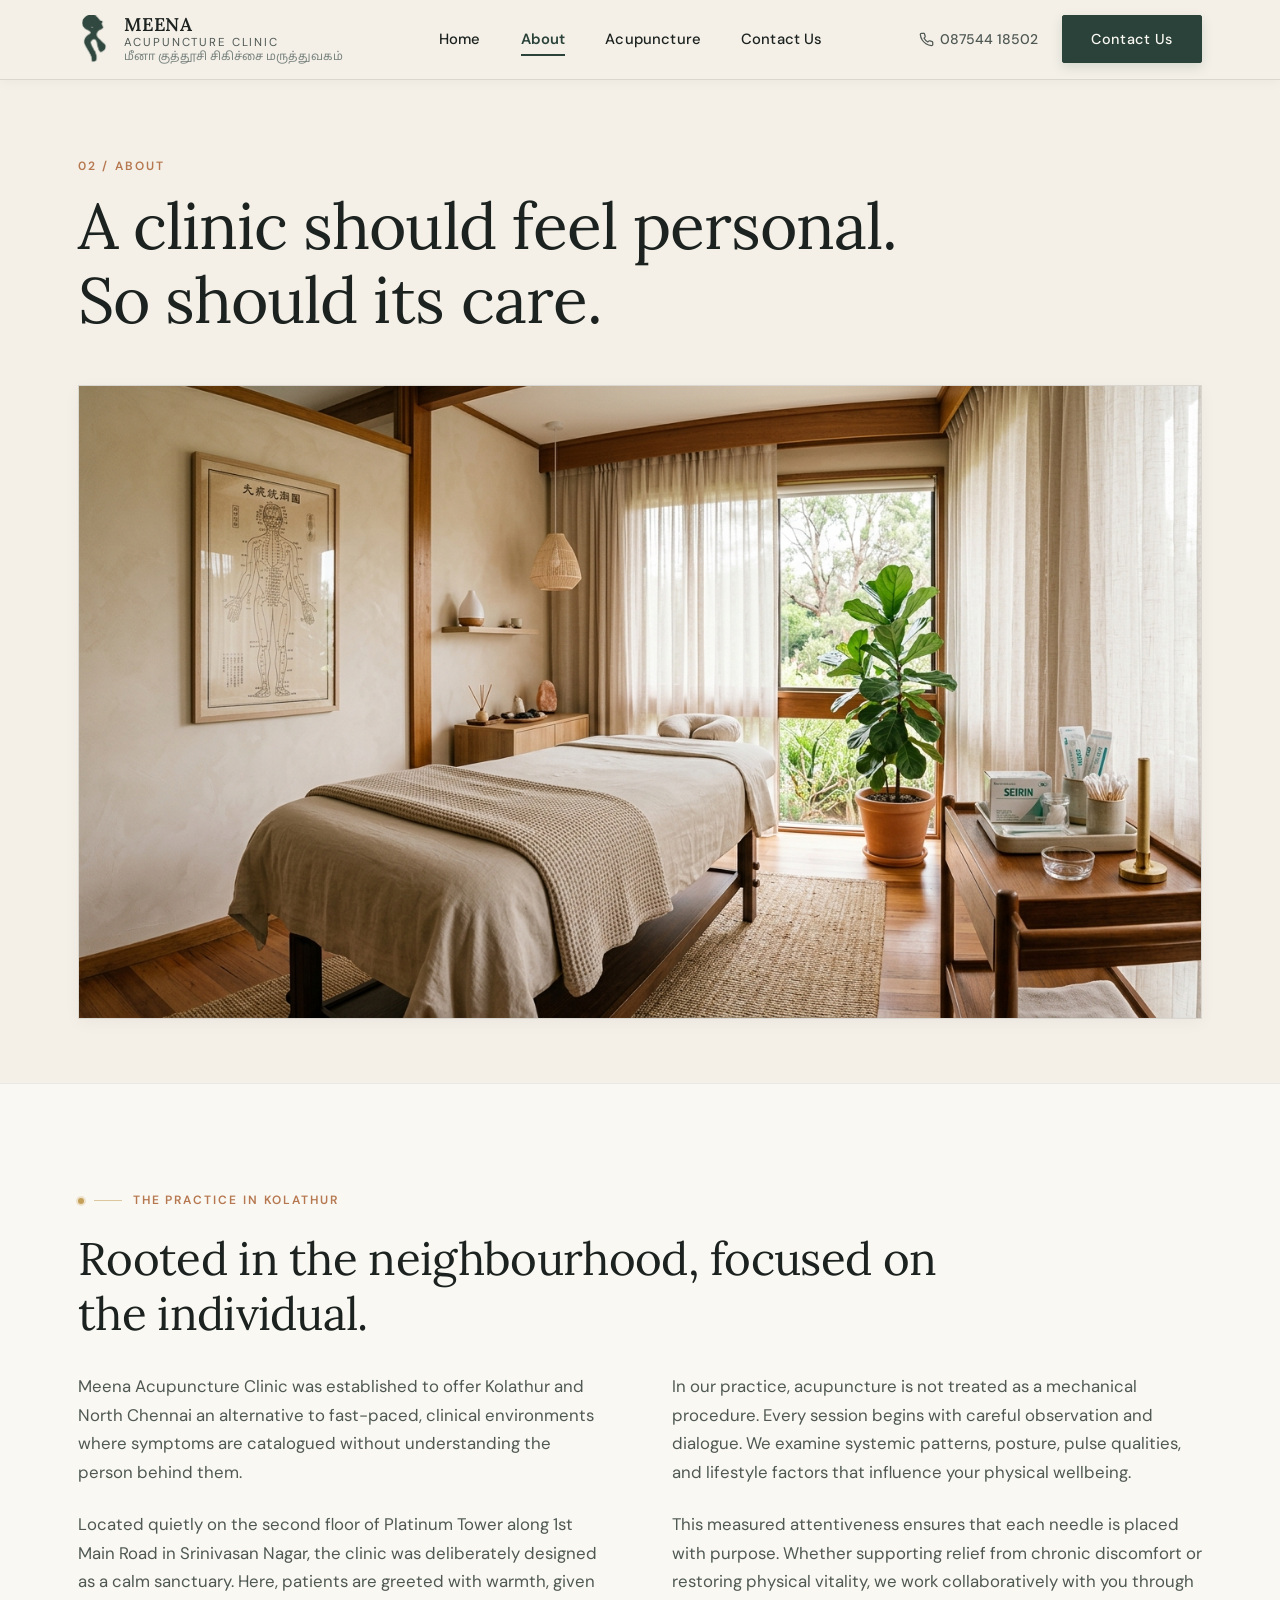
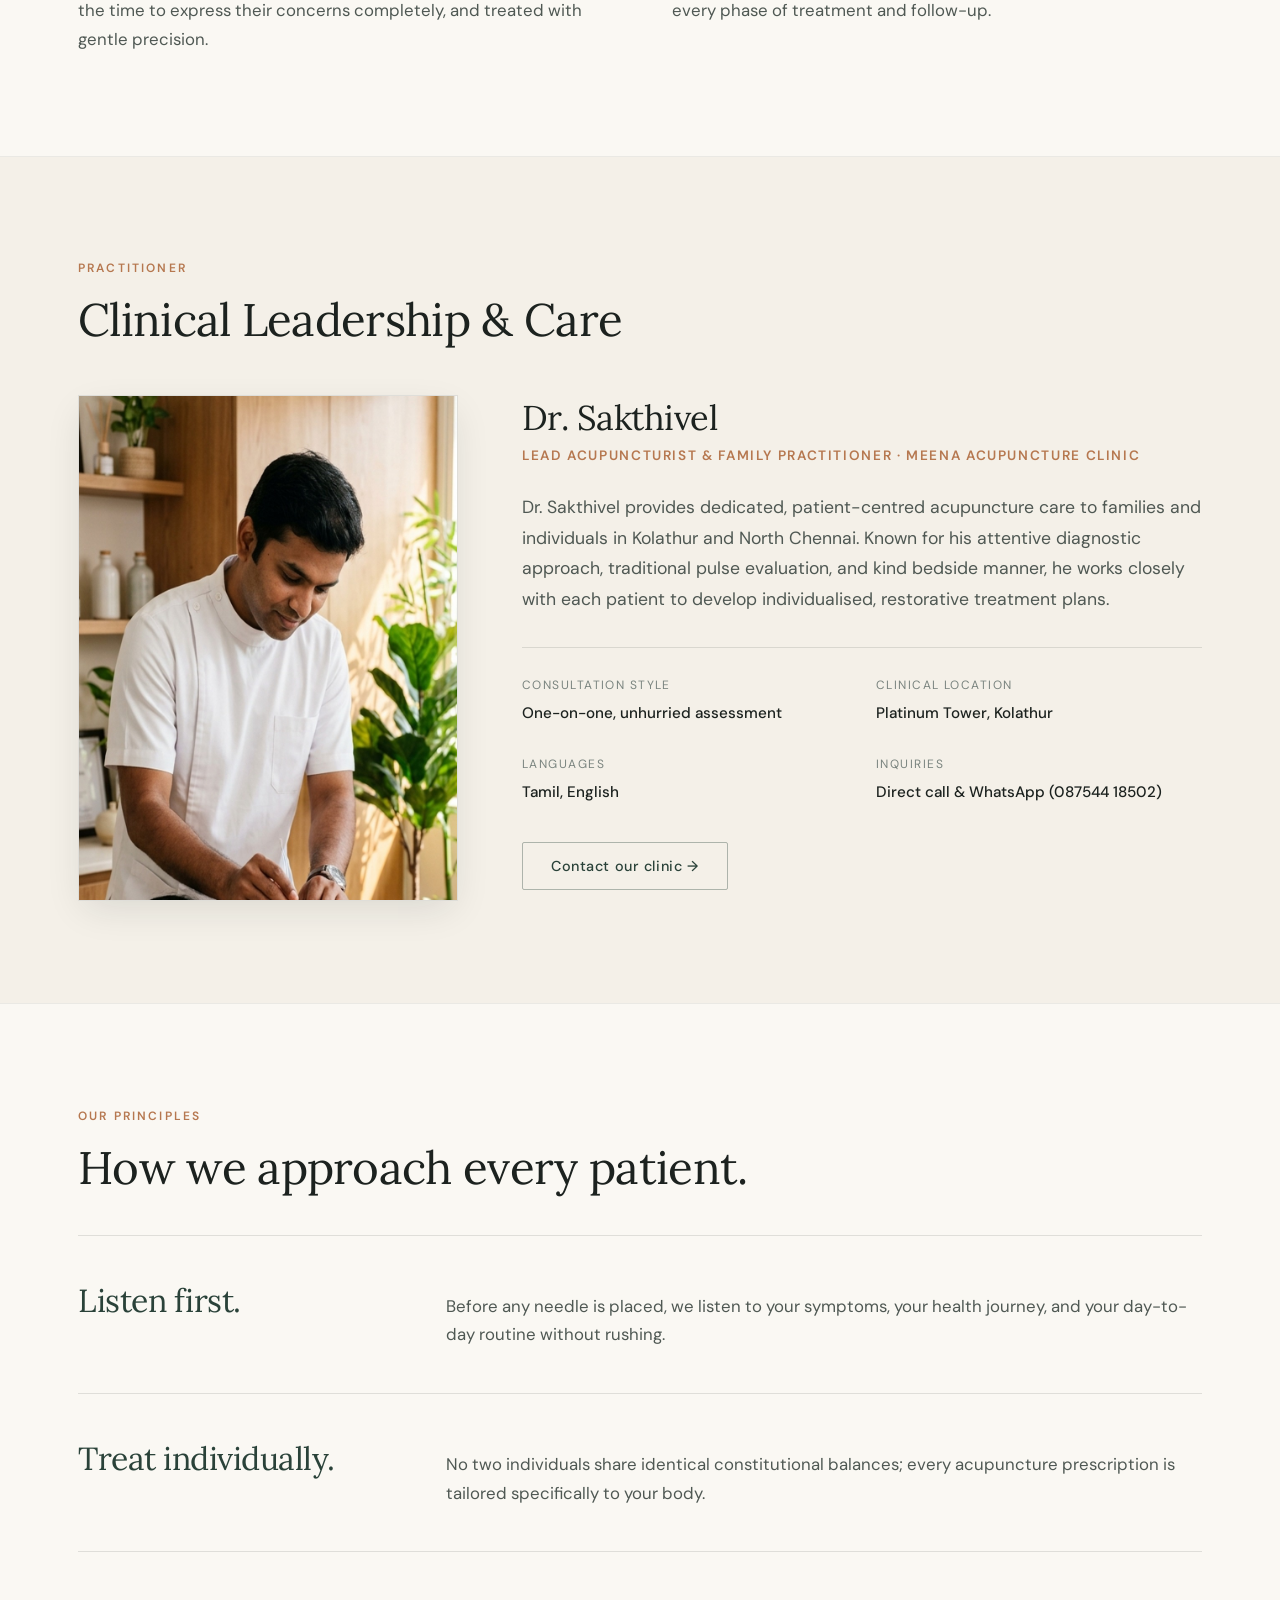
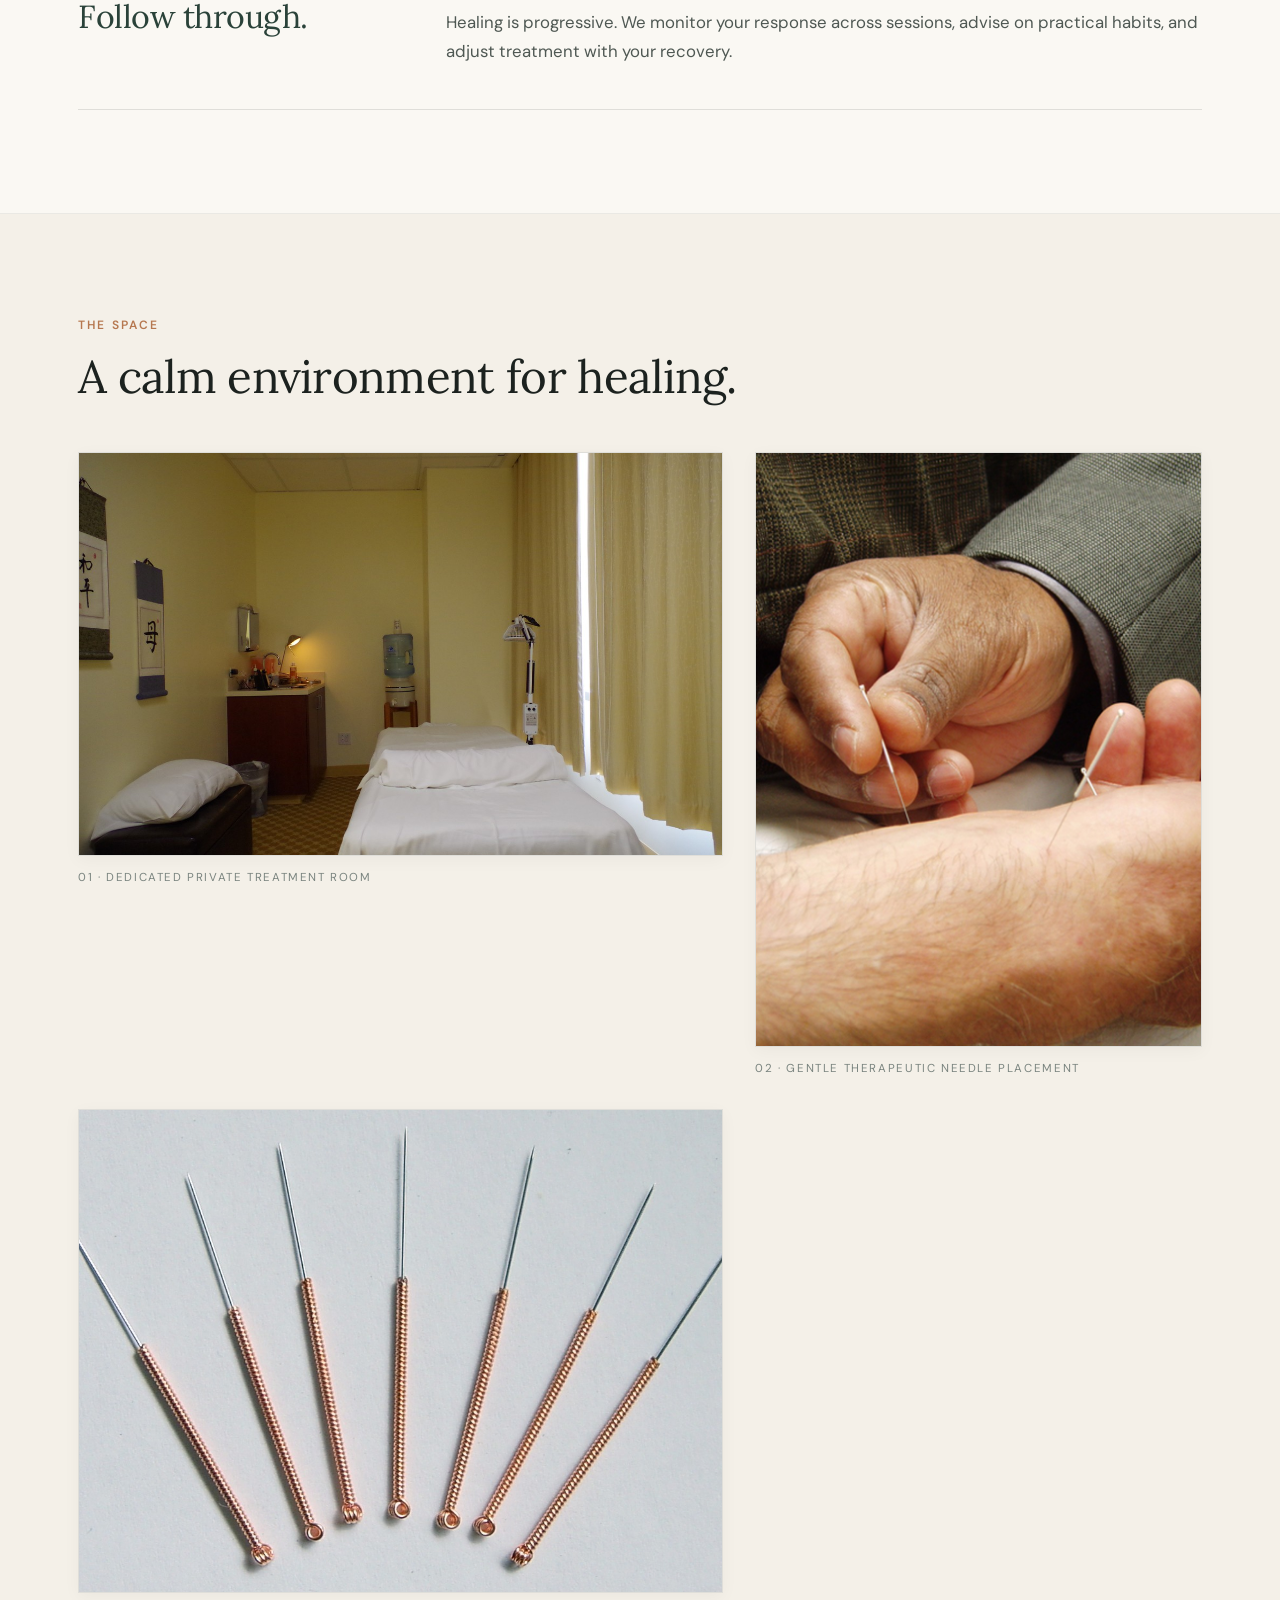
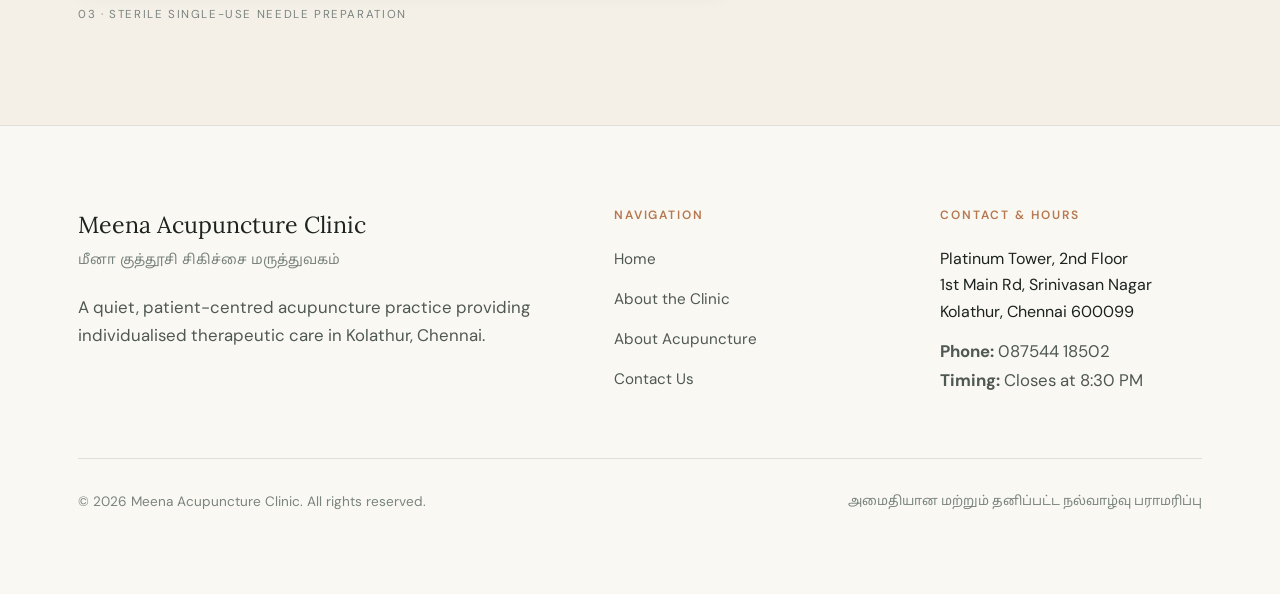
==== commit 3b0c1f2a: "Replace all website imagery with authentic acupuncture therapy and practitioner photography" ====
--- a/about.html
+++ b/about.html
@@ -144,14 +144,7 @@
 
         <div class="practitioner-layout">
           <div class="practitioner-photo-frame">
-            <!-- 
-              ============================================================
-              PRACTITIONER PORTRAIT PLACEHOLDER
-              Replace with high-resolution practitioner portrait photograph.
-              Dimensions: 900x1200px (3:4 ratio)
-              ============================================================
-            -->
-            <img src="assets/images/practitioner-placeholder.jpg" alt="Lead Acupuncturist at Meena Acupuncture Clinic, Kolathur" width="900" height="1200" loading="lazy">
+            <img src="assets/images/practitioner-portrait.jpg" alt="Dr. Sakthivel, Lead Acupuncturist at Meena Acupuncture Clinic, Kolathur" width="900" height="1200" loading="lazy">
           </div>
 
           <div class="practitioner-info">
@@ -234,7 +227,7 @@
           <!-- 1. Large landscape -->
           <div class="gallery-item-1">
             <div class="gallery-frame">
-              <img src="assets/images/treatment-room.jpg" alt="Dedicated treatment room with clean linens and tranquil lighting" width="1200" height="750" loading="lazy">
+              <img src="assets/images/treatment-room.jpg" alt="Dedicated private treatment room with acupuncture treatment table, clean linens, and therapeutic heat lamp" width="1200" height="750" loading="lazy">
             </div>
             <p class="image-caption">01 · Dedicated private treatment room</p>
           </div>
@@ -242,15 +235,15 @@
           <!-- 2. Smaller portrait offset downward -->
           <div class="gallery-item-2">
             <div class="gallery-frame">
-              <img src="assets/images/clinic-reception.jpg" alt="Welcoming reception and waiting area with natural wooden finishes" width="900" height="1200" loading="lazy">
-            </div>
-            <p class="image-caption">02 · Unhurried reception area</p>
+              <img src="assets/images/needle-therapy-detail.jpg" alt="Practitioner gently placing fine acupuncture needles at precise acupoints" width="900" height="1200" loading="lazy">
+            </div>
+            <p class="image-caption">02 · Gentle therapeutic needle placement</p>
           </div>
 
           <!-- 3. Detail image -->
           <div class="gallery-item-3">
             <div class="gallery-frame">
-              <img src="assets/images/treatment-prep-detail.jpg" alt="Close-up of treatment preparation tray with sterile single-use acupuncture needles" width="1000" height="750" loading="lazy">
+              <img src="assets/images/treatment-prep-detail.jpg" alt="Close-up of fine sterile single-use acupuncture needles with copper spiral handles" width="1000" height="750" loading="lazy">
             </div>
             <p class="image-caption">03 · Sterile single-use needle preparation</p>
           </div>
